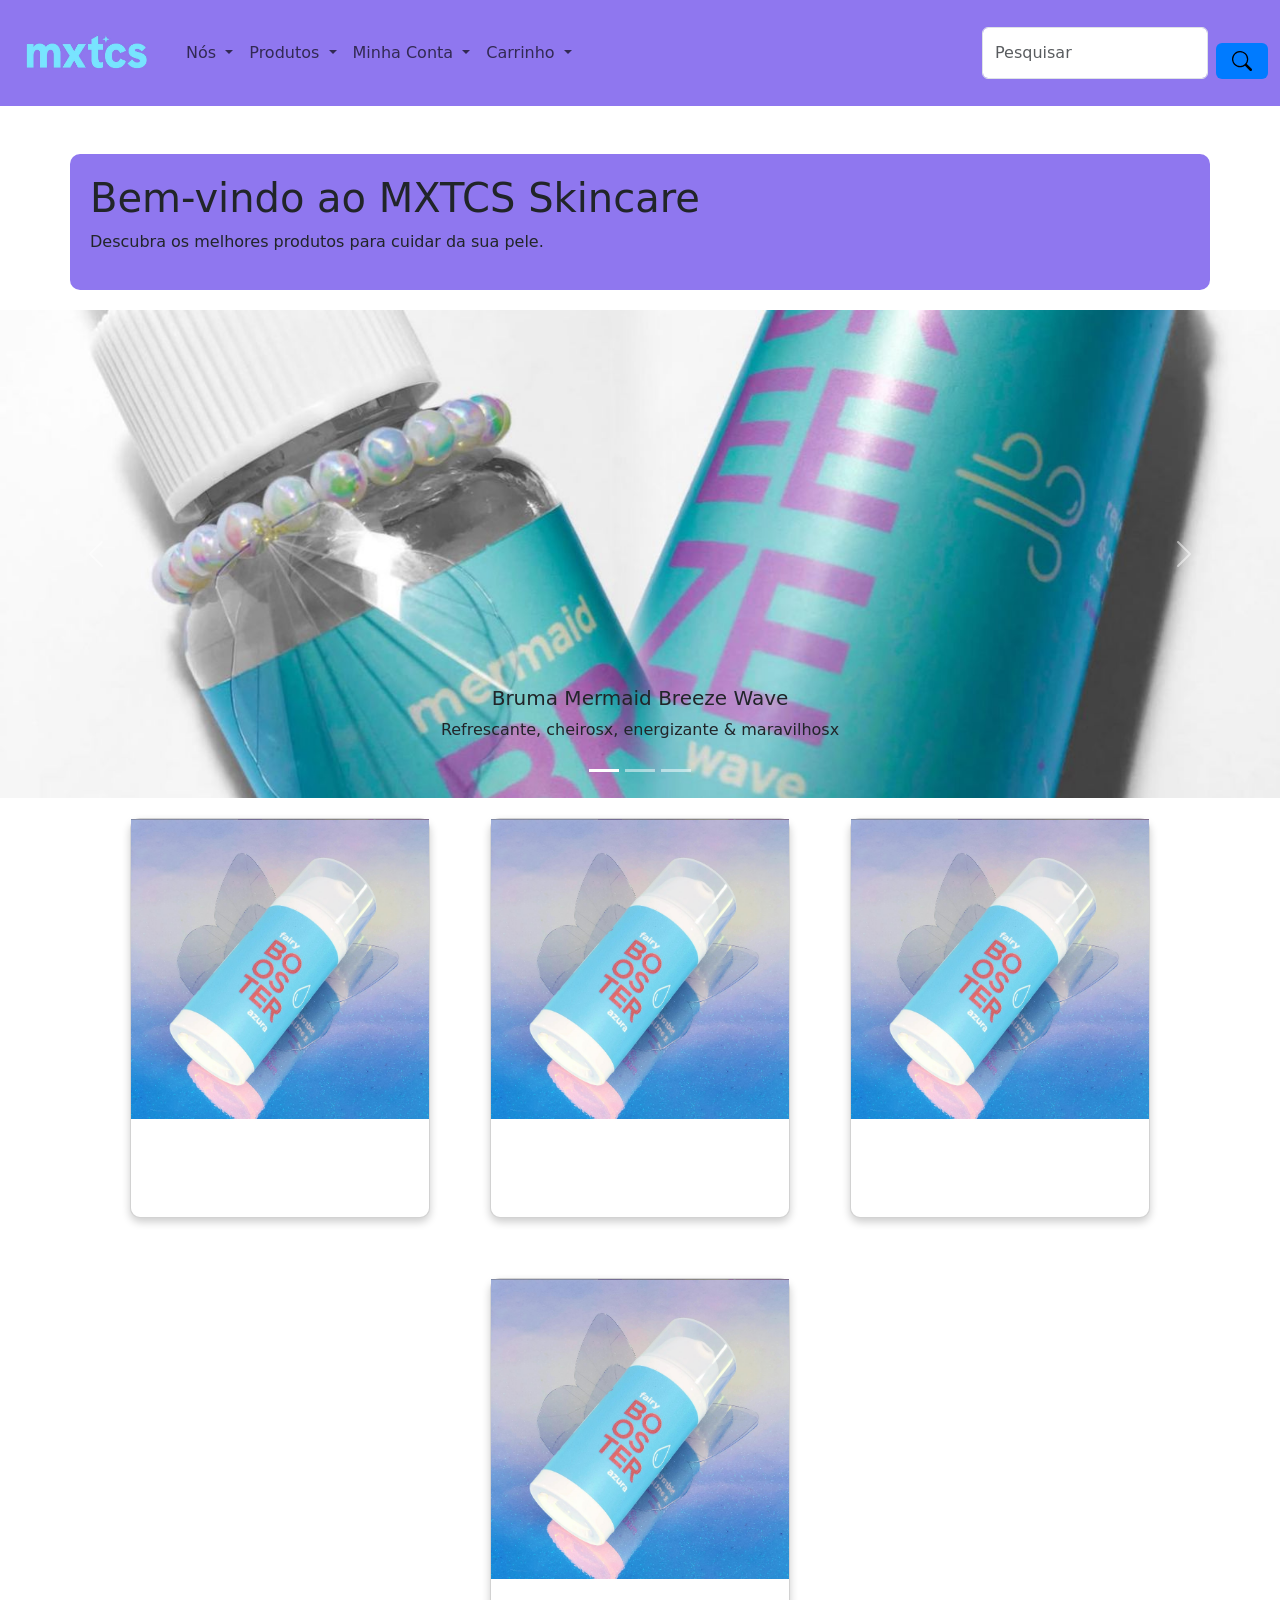
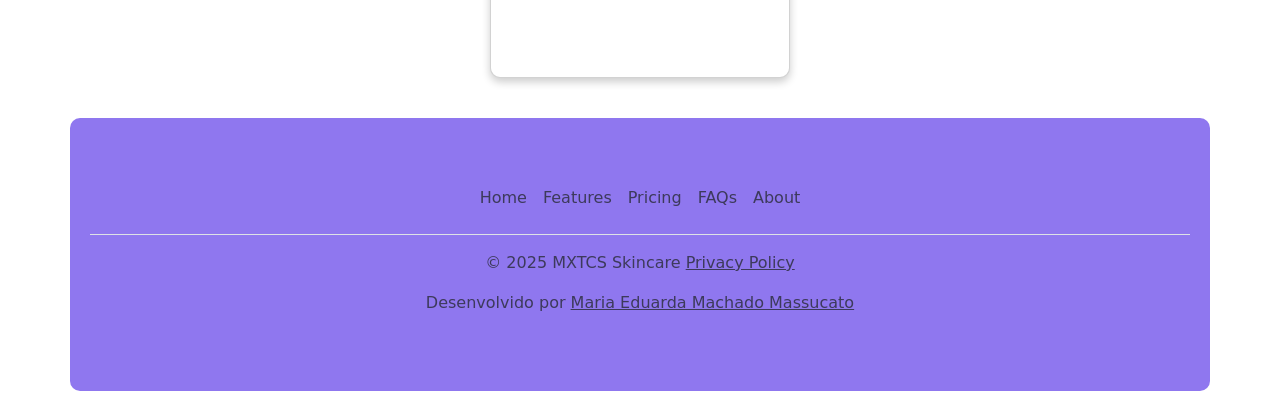
==== index.html @ 718c2365 "Desenvolvendo a página inicial. Implementação do navbar, carousel, cards e footer." ====
<!DOCTYPE html>
<html lang="pt-br">

<head>
    <meta charset="UTF-8">
    <meta name="viewport" content="width=device-width, initial-scale=1.0">
    <title>MXTCS Skincare</title>
    <link rel="stylesheet" href="https://cdn.jsdelivr.net/npm/bootstrap@5.3.6/dist/css/bootstrap.min.css">
    <link rel="stylesheet" href="css/style.css">
</head>

<body>
    <header>
        <nav class="navbar navbar-expand-lg" style="background-color: #8f77ef;" data-bs-theme="light">
            <div class="container-fluid">
                <a class="navbar-brand" href="#">
                    <img src="img/logo.png" alt="Logo MXTCS" width="150" height="80">
                </a>

                <button class="navbar-toggler" type="button" data-bs-toggle="collapse" data-bs-target="#navbarScroll"
                    aria-controls="navbarScroll" aria-expanded="false" aria-label="Toggle navigation">
                    <span class="navbar-toggler-icon"></span>
                </button>

                <div class="collapse navbar-collapse" id="navbarScroll">
                    <ul class="navbar-nav me-auto my-2 my-lg-0 navbar-nav-scroll" style="--bs-scroll-height: 100px;">

                        <li class="nav-item dropdown">
                            <a class="nav-link dropdown-toggle" href="#" role="button" data-bs-toggle="dropdown"
                                aria-expanded="false">
                                Nós
                            </a>
                        <li class="nav-item dropdown">
                            <a class="nav-link dropdown-toggle" href="#" role="button" data-bs-toggle="dropdown"
                                aria-expanded="false">
                                Produtos
                            </a>

                        <li class="nav-item dropdown">
                            <a class="nav-link dropdown-toggle" href="#" role="button" data-bs-toggle="dropdown"
                                aria-expanded="false">
                                Minha Conta
                            </a>

                        <li class="nav-item dropdown">
                            <a class="nav-link dropdown-toggle" href="#" role="button" data-bs-toggle="dropdown"
                                aria-expanded="false">
                                Carrinho
                            </a>

                            <ul class="dropdown-menu">
                                <li><a class="dropdown-item" href="#">Acessar</a></li>
                                <li><a class="dropdown-item" href="#">Registrar</a></li>
                                <li>
                                    <hr class="dropdown-divider">
                                </li>
                                <li><a class="dropdown-item" href="#">Sair</a></li>
                            </ul>
                        </li>
                    </ul>
                    <form class="d-flex" role="search">
                        <input class="form-control me-2" type="search" placeholder="Pesquisar" aria-label="Search" />
                        <button class="btn btn-outline" type="submit" title="Pesquisar">
                            <svg xmlns="http://www.w3.org/2000/svg" width="20" height="20" fill="black"
                                class="bi bi-search" viewBox="0 0 16 16">
                                <path
                                    d="M11.742 10.344a6.5 6.5 0 1 0-1.397 1.398h-.001q.044.06.098.115l3.85 3.85a1 1 0 0 0 1.415-1.414l-3.85-3.85a1 1 0 0 0-.115-.1zM12 6.5a5.5 5.5 0 1 1-11 0 5.5 5.5 0 0 1 11 0" />
                            </svg>
                        </button>

                    </form>
                </div>
            </div>
        </nav>


        <div class="container mt-5">
            <h1>Bem-vindo ao MXTCS Skincare</h1>
            <p>Descubra os melhores produtos para cuidar da sua pele.</p>
        </div>

    </header>

    <main>
        <div id="carouselExampleCaptions" class="carousel slide w-26 mx-auto text-dark">
            <div class="carousel-indicators">
                <button type="button" data-bs-target="#carouselExampleCaptions" data-bs-slide-to="0" class="active"
                    aria-current="true" aria-label="Slide 1"></button>
                <button type="button" data-bs-target="#carouselExampleCaptions" data-bs-slide-to="1"
                    aria-label="Slide 2"></button>
                <button type="button" data-bs-target="#carouselExampleCaptions" data-bs-slide-to="2"
                    aria-label="Slide 3"></button>
            </div>
            <div class="carousel-inner">
                <div class="carousel-item active">
                    <img src="img/carrossel1.jpg" class="d-block w-100" alt="...">
                    <div class="carousel-caption d-none d-md-block text-dark">
                        <h5>Bruma Mermaid Breeze Wave</h5>
                        <p>Refrescante, cheirosx, energizante & maravilhosx</p>
                    </div>
                </div>
                <div class="carousel-item">
                    <img src="img/carrossel2.jpg" class="d-block w-100" alt="...">
                    <div class="carousel-caption d-none d-md-block text-dark">
                        <h5>Máscara facial Witch Mask Brida</h5>
                        <p>A magia e a alquimia das bruxas agora no seu skincare!</p>
                    </div>
                </div>
                <div class="carousel-item">
                    <img src="img/carrossel3.jpg" class="d-block w-100" alt="...">
                    <div class="carousel-caption d-none d-md-block text-dark">
                        <h5>MageClean sabonete com espumador e escova de limpeza facial</h5>
                        <p>Tem o poder de deixar o seu skincare ainda mais mágico e prático.</p>
                    </div>
                </div>
            </div>
            <button class="carousel-control-prev" type="button" data-bs-target="#carouselExampleCaptions"
                data-bs-slide="prev">
                <span class="carousel-control-prev-icon" aria-hidden="true"></span>
                <span class="visually-hidden">Previous</span>
            </button>
            <button class="carousel-control-next" type="button" data-bs-target="#carouselExampleCaptions"
                data-bs-slide="next">
                <span class="carousel-control-next-icon" aria-hidden="true"></span>
                <span class="visually-hidden">Next</span>
            </button>
        </div>

        <section>
            <div class="card-wrap">
                <div class="card">
                    <img src="img/boosterazura.png" alt="Booster">
                    <div class="info">
                        <h2>Booster Azura</h2>
                        <p>O Booster Azura é um poderoso aliado para a sua pele, proporcionando hidratação intensa e
                            revitalização.</p>
                        <a href="#" class="btn btn-primary">Saiba mais</a>
                    </div>
                </div>
                <div class="card">
                    <img src="img/boosterazura.png" alt="Booster">
                    <div class="info">
                        <h2>Booster Azura</h2>
                        <p>O Booster Azura é um poderoso aliado para a sua pele, proporcionando hidratação intensa e
                            revitalização.</p>
                        <a href="#" class="btn btn-primary">Saiba mais</a>
                    </div>
                </div>
                <div class="card">
                    <img src="img/boosterazura.png" alt="Booster">
                    <div class="info">
                        <h2>Booster Azura</h2>
                        <p>O Booster Azura é um poderoso aliado para a sua pele, proporcionando hidratação intensa e
                            revitalização.</p>
                        <a href="#" class="btn btn-primary">Saiba mais</a>
                    </div>
                </div>
                <div class="card">
                    <img src="img/boosterazura.png" alt="Booster">
                    <div class="info">
                        <h2>Booster Azura</h2>
                        <p>O Booster Azura é um poderoso aliado para a sua pele, proporcionando hidratação intensa e
                            revitalização.</p>
                        <a href="#" class="btn btn-primary">Saiba mais</a>
                    </div>
                </div>
            </div>
        </section>

    </main>


    <div class="container">
        <footer class="py-3 my-4">
            <ul class="nav justify-content-center border-bottom pb-3 mb-3">
                <li class="nav-item"><a href="#" class="nav-link px-2 text-body-secondary">Home</a></li>
                <li class="nav-item"><a href="#" class="nav-link px-2 text-body-secondary">Features</a></li>
                <li class="nav-item"><a href="#" class="nav-link px-2 text-body-secondary">Pricing</a></li>
                <li class="nav-item"><a href="#" class="nav-link px-2 text-body-secondary">FAQs</a></li>
                <li class="nav-item"><a href="#" class="nav-link px-2 text-body-secondary">About</a></li>
            </ul>
            <p class="text-center text-body-secondary">© 2025 MXTCS Skincare <a href="#"
                    class="text-body-secondary">Privacy Policy</a></p>
            <p class="text-center text-body-secondary">Desenvolvido por <a href="https://github.com/Maria-Massucato"
                    class="text-body-secondary">Maria Eduarda Machado Massucato</a></p>
        </footer>
    </div>
    <script src="https://cdn.jsdelivr.net/npm/bootstrap@5.3.6/dist/js/bootstrap.bundle.min.js"></script>
</body>

</html>
---- css/style.css ----
.body {
  font-family: Arial, sans-serif;
  background-color: aliceblue;
}

.info{
  position: absolute;
  inset: 0;
  background: rgba(0, 0, 0, 0.5);
  display: flex;
  flex-direction: column;
  justify-content: center;
  align-items: center;
  text-align: center;
  backdrop-filter: blur(5px);
  opacity: 0;
  transform: translateY(10px);
  transition: 0.4s ease;
}

.card:hover .info{
  opacity: 1;
  transform: translateY(0);
}

.btn{
  margin-top: 1rem;
  padding: 0.5rem 1rem;
  background-color: #007bff;
  color: white;
  border: none;
  font-size: 0.6rem;
  text-transform: uppercase;
  cursor: pointer;
}

.card {
  position: relative;
  width: 300px;
  height: 400px;
  margin: 20px;
  border-radius: 10px;

  box-shadow: 0 4px 8px rgba(0,0,0,0.2);
}

.card-wrap {
  display: flex;
  flex-wrap: wrap;
  justify-content: center;
  gap: 20px; /* Espaço entre os cards */
}

.container {
  background-color: #8f77ef;
  padding: 20px;
  margin: 20px auto;
  border-radius: 10px;
}
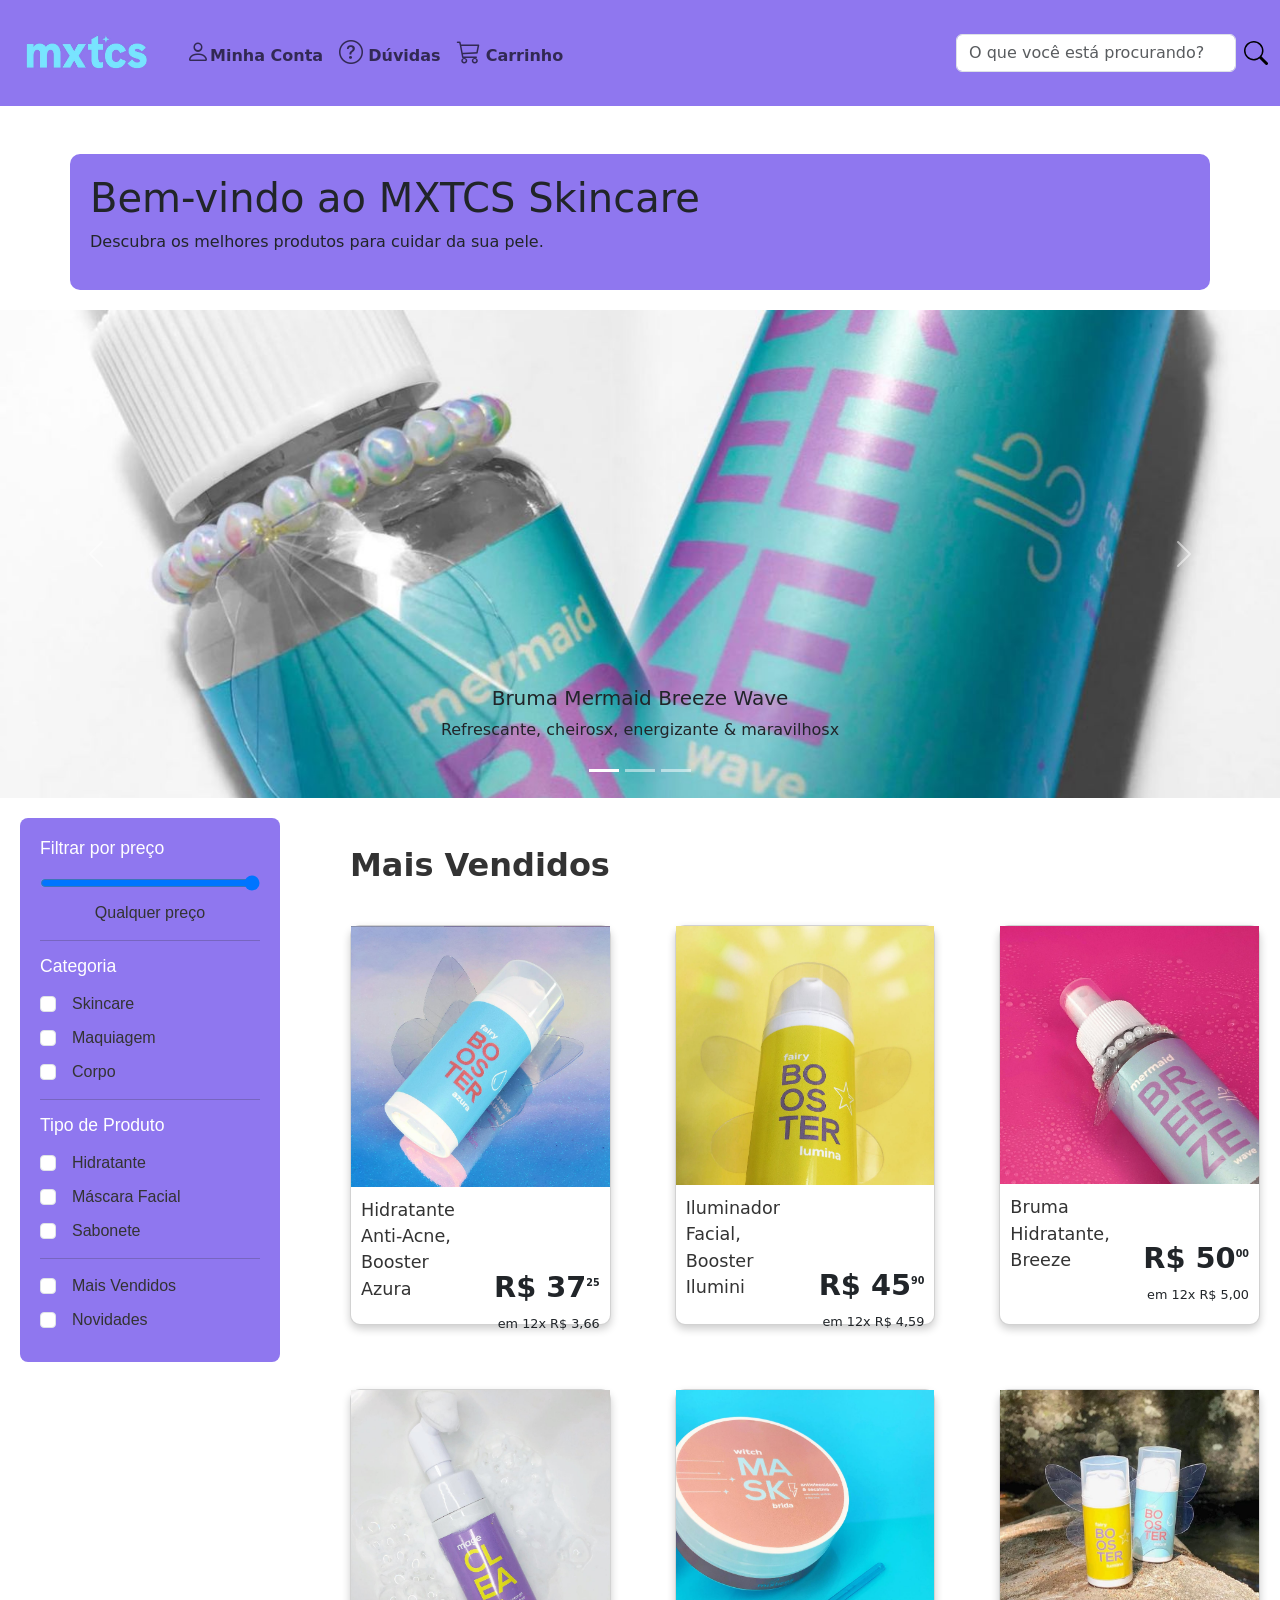
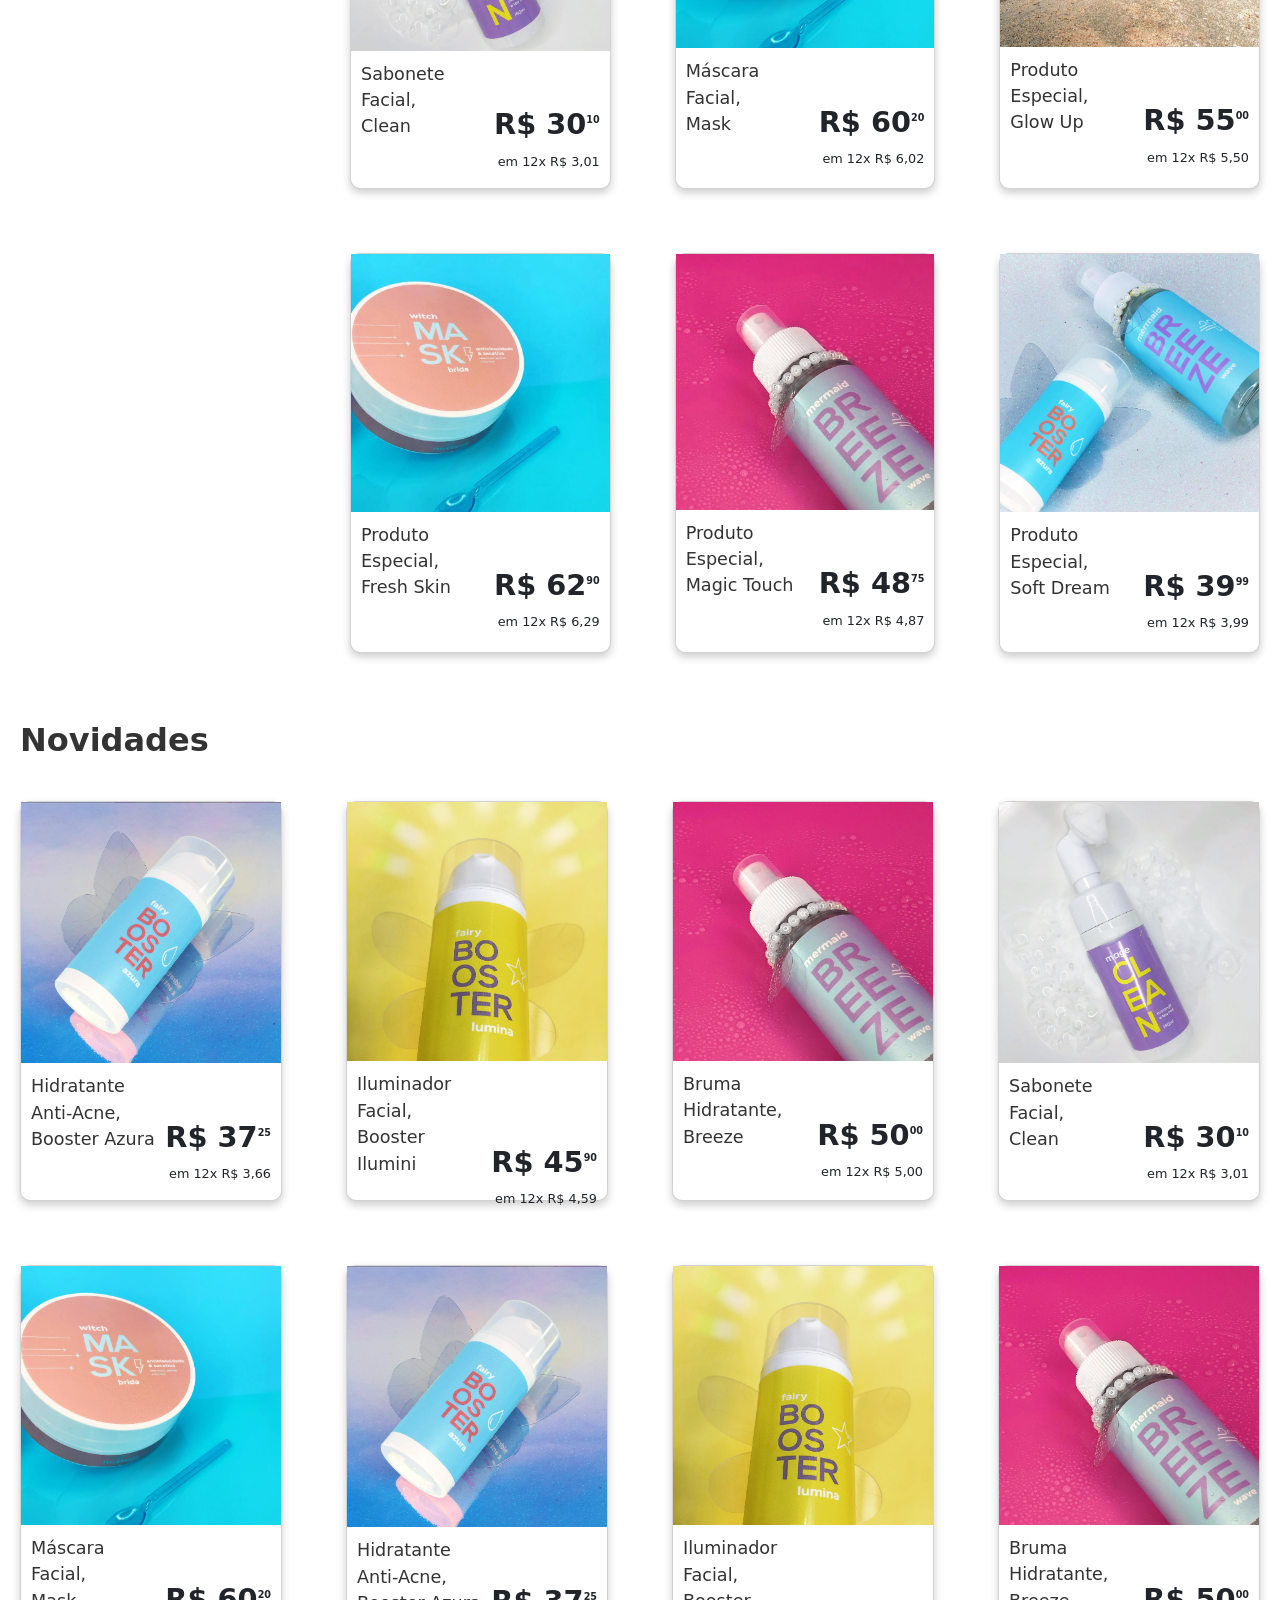
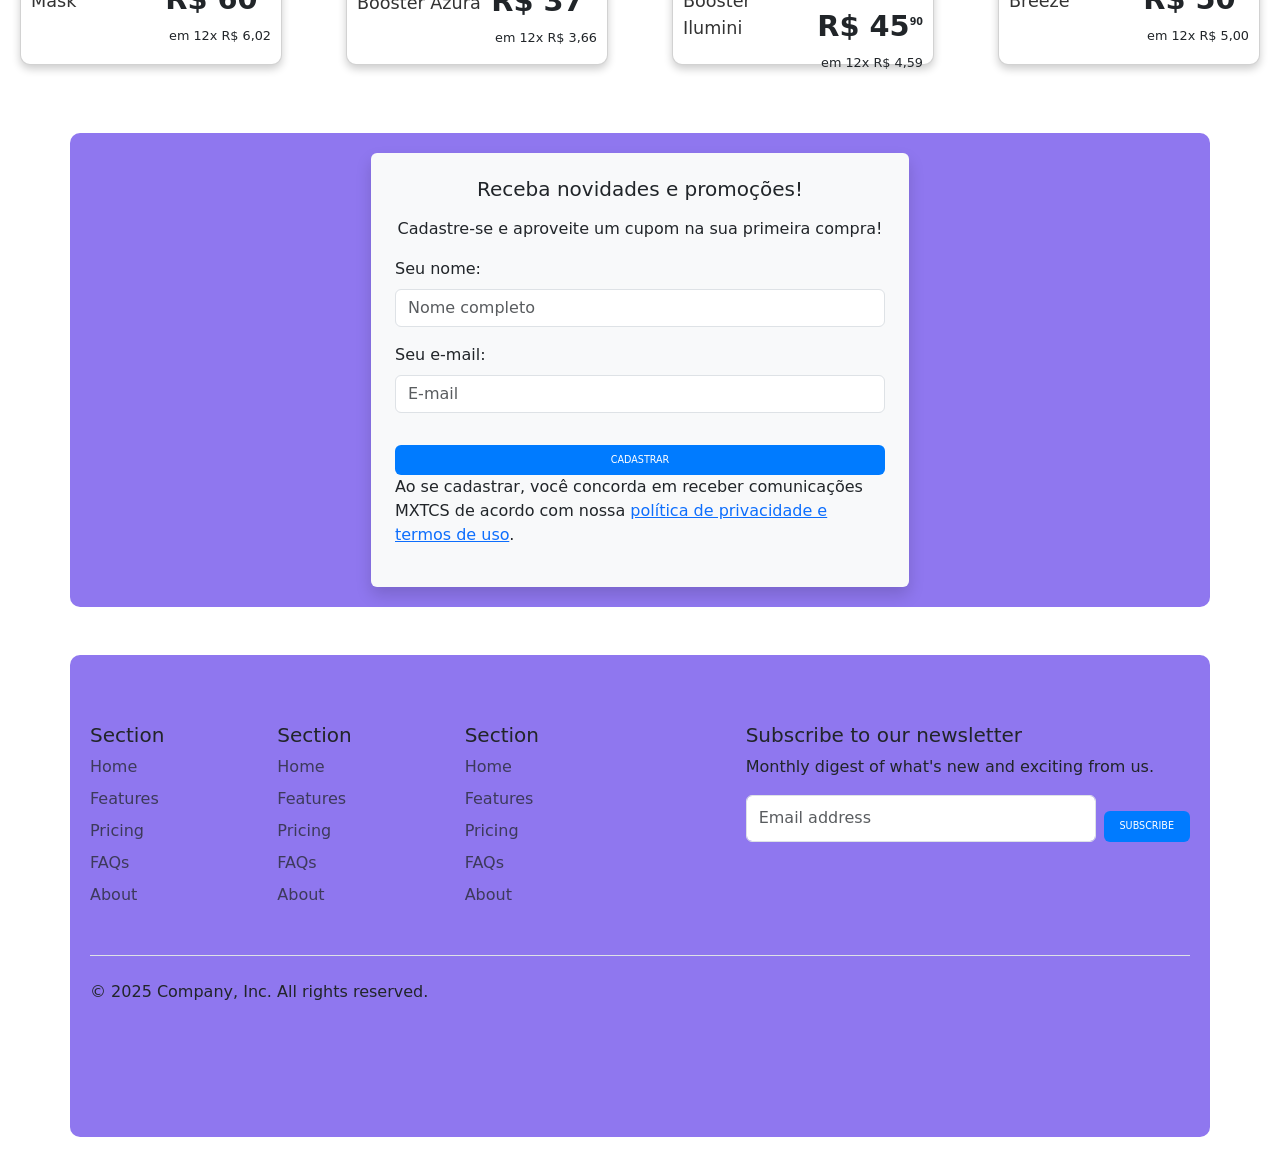
==== commit e7e6164e: "Alteração e adição de informações. E criação de página. Alteração do footeer, navbar e imagens dos c" ====
--- a/index.html
+++ b/index.html
@@ -6,6 +6,7 @@
     <meta name="viewport" content="width=device-width, initial-scale=1.0">
     <title>MXTCS Skincare</title>
     <link rel="stylesheet" href="https://cdn.jsdelivr.net/npm/bootstrap@5.3.6/dist/css/bootstrap.min.css">
+    <link rel="stylesheet" href="https://cdn.jsdelivr.net/npm/bootstrap-icons@1.11.3/font/bootstrap-icons.min.css">
     <link rel="stylesheet" href="css/style.css">
 </head>
 
@@ -25,49 +26,35 @@
                 <div class="collapse navbar-collapse" id="navbarScroll">
                     <ul class="navbar-nav me-auto my-2 my-lg-0 navbar-nav-scroll" style="--bs-scroll-height: 100px;">
 
-                        <li class="nav-item dropdown">
-                            <a class="nav-link dropdown-toggle" href="#" role="button" data-bs-toggle="dropdown"
-                                aria-expanded="false">
-                                Nós
+                        <li class="nav-item">
+                            <a class="nav-link" href="#" role="button">
+                                <i class="bi bi-person" style="font-size: 1.5rem;"></i><b>Minha Conta</b>
                             </a>
-                        <li class="nav-item dropdown">
-                            <a class="nav-link dropdown-toggle" href="#" role="button" data-bs-toggle="dropdown"
-                                aria-expanded="false">
-                                Produtos
+
+                        <li class="nav-item">
+                            <a class="nav-link" href="#" role="button">
+                                <i class="bi bi-question-circle" style="font-size: 1.5rem;"></i> <b>Dúvidas</b>
                             </a>
-
-                        <li class="nav-item dropdown">
-                            <a class="nav-link dropdown-toggle" href="#" role="button" data-bs-toggle="dropdown"
-                                aria-expanded="false">
-                                Minha Conta
+                        </li>
+                        <li class="nav-item">
+                            <a class="nav-link" href="carrinho.html" role="button">
+                                <i class="bi bi-cart3" style="font-size: 1.5rem;"></i> <b>Carrinho</b>
                             </a>
 
-                        <li class="nav-item dropdown">
-                            <a class="nav-link dropdown-toggle" href="#" role="button" data-bs-toggle="dropdown"
-                                aria-expanded="false">
-                                Carrinho
-                            </a>
-
-                            <ul class="dropdown-menu">
-                                <li><a class="dropdown-item" href="#">Acessar</a></li>
-                                <li><a class="dropdown-item" href="#">Registrar</a></li>
-                                <li>
-                                    <hr class="dropdown-divider">
-                                </li>
-                                <li><a class="dropdown-item" href="#">Sair</a></li>
-                            </ul>
+
                         </li>
                     </ul>
-                    <form class="d-flex" role="search">
-                        <input class="form-control me-2" type="search" placeholder="Pesquisar" aria-label="Search" />
-                        <button class="btn btn-outline" type="submit" title="Pesquisar">
-                            <svg xmlns="http://www.w3.org/2000/svg" width="20" height="20" fill="black"
+                    <form class="d-flex align-items-center" role="search">
+                        <input class="form-control me-2" type="search" placeholder="O que você está procurando?"
+                            aria-label="Search" style="width: 280px;" />
+                        <button class="btn p-0" type="submit" title="Pesquisar"
+                            style="background: transparent; border: none; box-shadow: none; margin-top: -1px;">
+                            <svg xmlns="http://www.w3.org/2000/svg" width="24" height="24" fill="black"
                                 class="bi bi-search" viewBox="0 0 16 16">
                                 <path
                                     d="M11.742 10.344a6.5 6.5 0 1 0-1.397 1.398h-.001q.044.06.098.115l3.85 3.85a1 1 0 0 0 1.415-1.414l-3.85-3.85a1 1 0 0 0-.115-.1zM12 6.5a5.5 5.5 0 1 1-11 0 5.5 5.5 0 0 1 11 0" />
                             </svg>
                         </button>
-
                     </form>
                 </div>
             </div>
@@ -127,65 +114,606 @@
         </div>
 
         <section>
+            <div class="produtos-container">
+                <aside class="sidebar-filtro">
+                    <div class="filtro-box">
+                        <h5>Filtrar por preço</h5>
+                        <input type="range" min="0" max="500" value="500" class="slider" id="precoRange">
+                        <div id="precoValor">Qualquer preço</div>
+                        <hr>
+                        <h5>Categoria</h5>
+                        <div class="form-check">
+                            <input class="form-check-input" type="checkbox" id="skincare">
+                            <label class="form-check-label" for="skincare">Skincare</label>
+                        </div>
+                        <div class="form-check">
+                            <input class="form-check-input" type="checkbox" id="maquiagem">
+                            <label class="form-check-label" for="maquiagem">Maquiagem</label>
+                        </div>
+                        <div class="form-check">
+                            <input class="form-check-input" type="checkbox" id="corpo">
+                            <label class="form-check-label" for="corpo">Corpo</label>
+                        </div>
+                        <hr>
+                        <h5>Tipo de Produto</h5>
+                        <div class="form-check">
+                            <input class="form-check-input" type="checkbox" id="hidratante">
+                            <label class="form-check-label" for="hidratante">Hidratante</label>
+                        </div>
+                        <div class="form-check">
+                            <input class="form-check-input" type="checkbox" id="mascara">
+                            <label class="form-check-label" for="mascara">Máscara Facial</label>
+                        </div>
+                        <div class="form-check">
+                            <input class="form-check-input" type="checkbox" id="sabonete">
+                            <label class="form-check-label" for="sabonete">Sabonete</label>
+                        </div>
+                        <hr>
+                        <div class="form-check">
+                            <input class="form-check-input" type="checkbox" id="ofertas">
+                            <label class="form-check-label" for="ofertas">Mais Vendidos</label>
+                        </div>
+                        <div class="form-check">
+                            <input class="form-check-input" type="checkbox" id="novidades">
+                            <label class="form-check-label" for="novidades">Novidades</label>
+                        </div>
+                    </div>
+                </aside>
+                <div class="card-wrap">
+                    <br>
+                    <h2 class="text-center">
+                        <a href="#" style="text-decoration: none; color: #333;">
+                            <b>Mais Vendidos</b>
+                        </a>
+                    </h2>
+                    <div class="cards-container">
+                        <div class="card">
+                            <img src="img/boosterazura.png" alt="Booster Azura">
+                            <div class="infoProduto">
+                                <div class="descricaoProduto">
+                                    <p>Hidratante Anti-Acne, <br>Booster Azura</p>
+                                </div>
+                                <div class="preco-container">
+                                    <div class="preco">
+                                        R$ 37<span class="centavos">25</span>
+                                    </div>
+                                    <div class="parcelamento">
+                                        em 12x R$ 3,66
+                                    </div>
+                                </div>
+                            </div>
+                            <div class="info">
+                                <h2>Booster Azura</h2>
+                                <p>O Booster Azura é um poderoso aliado para a sua pele, proporcionando hidratação
+                                    intensa e
+                                    revitalização.</p>
+                                <a href="produto.html" class="btn btn-primary">Ver Produto</a>
+                            </div>
+                        </div>
+                        <div class="card">
+                            <img src="img/boosterilumini.png" alt="Booster Ilumini">
+                            <div class="infoProduto">
+                                <div class="descricaoProduto">
+                                    <p>Iluminador Facial, <br>Booster Ilumini</p>
+                                </div>
+                                <div class="preco-container">
+                                    <div class="preco">
+                                        R$ 45<span class="centavos">90</span>
+                                    </div>
+                                    <div class="parcelamento">
+                                        em 12x R$ 4,59
+                                    </div>
+                                </div>
+                            </div>
+                            <div class="info">
+                                <h2>Booster Ilumini</h2>
+                                <p>O Booster Ilumini proporciona um brilho radiante e saudável para a sua pele.</p>
+                                <a href="produto.html" class="btn btn-primary">Ver Produto</a>
+                            </div>
+                        </div>
+                        <div class="card">
+                            <img src="img/breeze.png" alt="Breeze">
+                            <div class="infoProduto">
+                                <div class="descricaoProduto">
+                                    <p>Bruma Hidratante, <br>Breeze</p>
+                                </div>
+                                <div class="preco-container">
+                                    <div class="preco">
+                                        R$ 50<span class="centavos">00</span>
+                                    </div>
+                                    <div class="parcelamento">
+                                        em 12x R$ 5,00
+                                    </div>
+                                </div>
+                            </div>
+                            <div class="info">
+                                <h2>Breeze</h2>
+                                <p>A Bruma Breeze é refrescante e proporciona hidratação instantânea.</p>
+                                <a href="produto.html" class="btn btn-primary">Ver Produto</a>
+                            </div>
+                        </div>
+                        <div class="card">
+                            <img src="img/clean.png" alt="Clean">
+                            <div class="infoProduto">
+                                <div class="descricaoProduto">
+                                    <p>Sabonete Facial, <br>Clean</p>
+                                </div>
+                                <div class="preco-container">
+                                    <div class="preco">
+                                        R$ 30<span class="centavos">10</span>
+                                    </div>
+                                    <div class="parcelamento">
+                                        em 12x R$ 3,01
+                                    </div>
+                                </div>
+                            </div>
+                            <div class="info">
+                                <h2>Clean</h2>
+                                <p>O Sabonete Clean limpa profundamente e é ideal para todos os tipos de pele.</p>
+                                <a href="produto.html" class="btn btn-primary">Ver Produto</a>
+                            </div>
+                        </div>
+                        <div class="card">
+                            <img src="img/mask.png" alt="Máscara Facial">
+                            <div class="infoProduto">
+                                <div class="descricaoProduto">
+                                    <p>Máscara Facial, <br>Mask</p>
+                                </div>
+                                <div class="preco-container">
+                                    <div class="preco">
+                                        R$ 60<span class="centavos">20</span>
+                                    </div>
+                                    <div class="parcelamento">
+                                        em 12x R$ 6,02
+                                    </div>
+                                </div>
+                            </div>
+                            <div class="info">
+                                <h2>Máscara Facial</h2>
+                                <p>A Máscara Facial proporciona uma limpeza profunda e hidratação intensa.</p>
+                                <a href="produto.html" class="btn btn-primary">Ver Produto</a>
+                            </div>
+                        </div>
+                        <div class="card">
+                            <img src="img/img4.jpg" alt="Produto Especial 1">
+                            <div class="infoProduto">
+                                <div class="descricaoProduto">
+                                    <p>Produto Especial, <br>Glow Up</p>
+                                </div>
+                                <div class="preco-container">
+                                    <div class="preco">
+                                        R$ 55<span class="centavos">00</span>
+                                    </div>
+                                    <div class="parcelamento">
+                                        em 12x R$ 5,50
+                                    </div>
+                                </div>
+                            </div>
+                            <div class="info">
+                                <h2>Glow Up</h2>
+                                <p>Ilumine sua rotina de cuidados com este produto especial.</p>
+                                <a href="produto.html" class="btn btn-primary">Ver Produto</a>
+                            </div>
+                        </div>
+                        <div class="card">
+                            <img src="img/img5.jpg" alt="Produto Especial 2">
+                            <div class="infoProduto">
+                                <div class="descricaoProduto">
+                                    <p>Produto Especial, <br>Fresh Skin</p>
+                                </div>
+                                <div class="preco-container">
+                                    <div class="preco">
+                                        R$ 62<span class="centavos">90</span>
+                                    </div>
+                                    <div class="parcelamento">
+                                        em 12x R$ 6,29
+                                    </div>
+                                </div>
+                            </div>
+                            <div class="info">
+                                <h2>Fresh Skin</h2>
+                                <p>Pele renovada e hidratada todos os dias.</p>
+                                <a href="produto.html" class="btn btn-primary">Ver Produto</a>
+                            </div>
+                        </div>
+                        <div class="card">
+                            <img src="img/img6.jpg" alt="Produto Especial 3">
+                            <div class="infoProduto">
+                                <div class="descricaoProduto">
+                                    <p>Produto Especial, <br>Magic Touch</p>
+                                </div>
+                                <div class="preco-container">
+                                    <div class="preco">
+                                        R$ 48<span class="centavos">75</span>
+                                    </div>
+                                    <div class="parcelamento">
+                                        em 12x R$ 4,87
+                                    </div>
+                                </div>
+                            </div>
+                            <div class="info">
+                                <h2>Magic Touch</h2>
+                                <p>Toque mágico para uma pele perfeita.</p>
+                                <a href="produto.html" class="btn btn-primary">Ver Produto</a>
+                            </div>
+                        </div>
+                        <div class="card">
+                            <img src="img/img1.png" alt="Produto Especial 4">
+                            <div class="infoProduto">
+                                <div class="descricaoProduto">
+                                    <p>Produto Especial, <br>Soft Dream</p>
+                                </div>
+                                <div class="preco-container">
+                                    <div class="preco">
+                                        R$ 39<span class="centavos">99</span>
+                                    </div>
+                                    <div class="parcelamento">
+                                        em 12x R$ 3,99
+                                    </div>
+                                </div>
+                            </div>
+                            <div class="info">
+                                <h2>Soft Dream</h2>
+                                <p>Maciez e cuidado em cada aplicação.</p>
+                                <a href="produto.html" class="btn btn-primary">Ver Produto</a>
+                            </div>
+                        </div>
+                        
+                    </div>
+                </div>
+            </div>
+
             <div class="card-wrap">
-                <div class="card">
-                    <img src="img/boosterazura.png" alt="Booster">
-                    <div class="info">
-                        <h2>Booster Azura</h2>
-                        <p>O Booster Azura é um poderoso aliado para a sua pele, proporcionando hidratação intensa e
-                            revitalização.</p>
-                        <a href="#" class="btn btn-primary">Saiba mais</a>
-                    </div>
-                </div>
-                <div class="card">
-                    <img src="img/boosterazura.png" alt="Booster">
-                    <div class="info">
-                        <h2>Booster Azura</h2>
-                        <p>O Booster Azura é um poderoso aliado para a sua pele, proporcionando hidratação intensa e
-                            revitalização.</p>
-                        <a href="#" class="btn btn-primary">Saiba mais</a>
-                    </div>
-                </div>
-                <div class="card">
-                    <img src="img/boosterazura.png" alt="Booster">
-                    <div class="info">
-                        <h2>Booster Azura</h2>
-                        <p>O Booster Azura é um poderoso aliado para a sua pele, proporcionando hidratação intensa e
-                            revitalização.</p>
-                        <a href="#" class="btn btn-primary">Saiba mais</a>
-                    </div>
-                </div>
-                <div class="card">
-                    <img src="img/boosterazura.png" alt="Booster">
-                    <div class="info">
-                        <h2>Booster Azura</h2>
-                        <p>O Booster Azura é um poderoso aliado para a sua pele, proporcionando hidratação intensa e
-                            revitalização.</p>
-                        <a href="#" class="btn btn-primary">Saiba mais</a>
-                    </div>
-                </div>
+                <br>
+                <h2 class="text-center">
+                    <a href="#" style="text-decoration: none; color: #333;">
+                        <b>Novidades</b>
+                    </a>
+                </h2>
+                <div class="cards-container">
+                    <div class="card">
+                        <img src="img/boosterazura.png" alt="Booster">
+                        <div class="infoProduto">
+                            <div class="descricaoProduto">
+                                <p>Hidratante Anti-Acne, <br>Booster Azura</p>
+                            </div>
+                            <div class="preco-container">
+                                <div class="preco">
+                                    R$ 37<span class="centavos">25</span>
+                                </div>
+                                <div class="parcelamento">
+                                    em 12x R$ 3,66
+                                </div>
+                            </div>
+                        </div>
+                        <div class="info">
+                            <h2>Booster Azura</h2>
+                            <p>O Booster Azura é um poderoso aliado para a sua pele, proporcionando hidratação intensa e
+                                revitalização.</p>
+                            <a href="produto.html" class="btn btn-primary">Ver Produto</a>
+                        </div>
+                    </div>
+                    <div class="card">
+                        <img src="img/boosterilumini.png" alt="Booster Ilumini">
+                        <div class="infoProduto">
+                            <div class="descricaoProduto">
+                                <p>Iluminador Facial, <br>Booster Ilumini</p>
+                            </div>
+                            <div class="preco-container">
+                                <div class="preco">
+                                    R$ 45<span class="centavos">90</span>
+                                </div>
+                                <div class="parcelamento">
+                                    em 12x R$ 4,59
+                                </div>
+                            </div>
+                        </div>
+                        <div class="info">
+                            <h2>Booster Ilumini</h2>
+                            <p>O Booster Ilumini proporciona um brilho radiante e saudável para a sua pele.</p>
+                            <a href="produto.html" class="btn btn-primary">Ver Produto</a>
+                        </div>
+                    </div>
+                    <div class="card">
+                        <img src="img/breeze.png" alt="Breeze">
+                        <div class="infoProduto">
+                            <div class="descricaoProduto">
+                                <p>Bruma Hidratante, <br>Breeze</p>
+                            </div>
+                            <div class="preco-container">
+                                <div class="preco">
+                                    R$ 50<span class="centavos">00</span>
+                                </div>
+                                <div class="parcelamento">
+                                    em 12x R$ 5,00
+                                </div>
+                            </div>
+                        </div>
+                        <div class="info">
+                            <h2>Breeze</h2>
+                            <p>A Bruma Breeze é refrescante e proporciona hidratação instantânea.</p>
+                            <a href="produto.html" class="btn btn-primary">Ver Produto</a>
+                        </div>
+                    </div>
+                    <div class="card">
+                        <img src="img/clean.png" alt="Clean">
+                        <div class="infoProduto">
+                            <div class="descricaoProduto">
+                                <p>Sabonete Facial, <br>Clean</p>
+                            </div>
+                            <div class="preco-container">
+                                <div class="preco">
+                                    R$ 30<span class="centavos">10</span>
+                                </div>
+                                <div class="parcelamento">
+                                    em 12x R$ 3,01
+                                </div>
+                            </div>
+                        </div>
+                        <div class="info">
+                            <h2>Clean</h2>
+                            <p>O Sabonete Clean limpa profundamente e é ideal para todos os tipos de pele.</p>
+                            <a href="produto.html" class="btn btn-primary">Ver Produto</a>
+                        </div>
+                    </div>
+                    <div class="card">
+                        <img src="img/mask.png" alt="Máscara Facial">
+                        <div class="infoProduto">
+                            <div class="descricaoProduto">
+                                <p>Máscara Facial, <br>Mask</p>
+                            </div>
+                            <div class="preco-container">
+                                <div class="preco">
+                                    R$ 60<span class="centavos">20</span>
+                                </div>
+                                <div class="parcelamento">
+                                    em 12x R$ 6,02
+                                </div>
+                            </div>
+                        </div>
+                        <div class="info">
+                            <h2>Máscara Facial</h2>
+                            <p>A Máscara Facial proporciona uma limpeza profunda e hidratação intensa.</p>
+                            <a href="produto.html" class="btn btn-primary">Ver Produto</a>
+                        </div>
+                    </div>
+                    <div class="card">
+                        <img src="img/boosterazura.png" alt="Booster">
+                        <div class="infoProduto">
+                            <div class="descricaoProduto">
+                                <p>Hidratante Anti-Acne, <br>Booster Azura</p>
+                            </div>
+                            <div class="preco-container">
+                                <div class="preco">
+                                    R$ 37<span class="centavos">25</span>
+                                </div>
+                                <div class="parcelamento">
+                                    em 12x R$ 3,66
+                                </div>
+                            </div>
+                        </div>
+                        <div class="info">
+                            <h2>Booster Azura</h2>
+                            <p>O Booster Azura é um poderoso aliado para a sua pele, proporcionando hidratação intensa e
+                                revitalização.</p>
+                            <a href="produto.html" class="btn btn-primary">Ver Produto</a>
+                        </div>
+                    </div>
+                    <div class="card">
+                        <img src="img/boosterilumini.png" alt="Booster Ilumini">
+                        <div class="infoProduto">
+                            <div class="descricaoProduto">
+                                <p>Iluminador Facial, <br>Booster Ilumini</p>
+                            </div>
+                            <div class="preco-container">
+                                <div class="preco">
+                                    R$ 45<span class="centavos">90</span>
+                                </div>
+                                <div class="parcelamento">
+                                    em 12x R$ 4,59
+                                </div>
+                            </div>
+                        </div>
+                        <div class="info">
+                            <h2>Booster Ilumini</h2>
+                            <p>O Booster Ilumini proporciona um brilho radiante e saudável para a sua pele.</p>
+                            <a href="produto.html" class="btn btn-primary">Ver Produto</a>
+                        </div>
+                    </div>
+                    <div class="card">
+                        <img src="img/breeze.png" alt="Breeze">
+                        <div class="infoProduto">
+                            <div class="descricaoProduto">
+                                <p>Bruma Hidratante, <br>Breeze</p>
+                            </div>
+                            <div class="preco-container">
+                                <div class="preco">
+                                    R$ 50<span class="centavos">00</span>
+                                </div>
+                                <div class="parcelamento">
+                                    em 12x R$ 5,00
+                                </div>
+                            </div>
+                        </div>
+                        <div class="info">
+                            <h2>Breeze</h2>
+                            <p>A Bruma Breeze é refrescante e proporciona hidratação instantânea.</p>
+                            <a href="produto.html" class="btn btn-primary">Ver Produto</a>
+                        </div>
+                    </div>
+                    
+                </div>
+        </section>
+
+    </main>
+
+    <!-- Newsletter: formulário com validação de e-mail -->
+    <div class="container my-5">
+        <div class="row justify-content-center">
+            <div class="col-md-6">
+                <form id="newsletterForm" class="p-4 rounded bg-light shadow" novalidate>
+                    <h5 class="mb-3 text-center">Receba novidades e promoções!</h5>
+                    <p class="newsletter-title text-center">Cadastre-se e aproveite um cupom na sua primeira compra!</p>
+                    <div class="mb-3">
+                        <label for="newsletterName" class="form-label">Seu nome:</label>
+                        <input type="text" class="form-control" id="newsletterName" placeholder="Nome completo"
+                            required>
+                        <div class="invalid-feedback">
+                            Por favor, insira seu nome.
+                        </div>
+                    </div>
+                    <div class="mb-3">
+                        <label for="newsletterEmail" class="form-label">Seu e-mail:</label>
+                        <input type="email" class="form-control" id="newsletterEmail" placeholder="E-mail" required>
+                        <div class="invalid-feedback">
+                            Por favor, insira um e-mail válido.
+                        </div>
+                    </div>
+                    <button type="submit" class="btn btn-primary w-100">Cadastrar</button>
+                    <p class="newsletter-consent">
+                        Ao se cadastrar, você concorda em receber comunicações MXTCS de acordo com nossa
+                        <a href="#" target="_blank">política de privacidade e termos de uso</a>.
+                    </p>
+                    <div class="alert alert-success d-none" id="newsletterSuccess">
+                        Obrigado por se inscrever! Você receberá novidades e promoções em breve.
+                    </div>
+                </form>
             </div>
-        </section>
-
-    </main>
-
-
+        </div>
+    </div>
     <div class="container">
-        <footer class="py-3 my-4">
-            <ul class="nav justify-content-center border-bottom pb-3 mb-3">
-                <li class="nav-item"><a href="#" class="nav-link px-2 text-body-secondary">Home</a></li>
-                <li class="nav-item"><a href="#" class="nav-link px-2 text-body-secondary">Features</a></li>
-                <li class="nav-item"><a href="#" class="nav-link px-2 text-body-secondary">Pricing</a></li>
-                <li class="nav-item"><a href="#" class="nav-link px-2 text-body-secondary">FAQs</a></li>
-                <li class="nav-item"><a href="#" class="nav-link px-2 text-body-secondary">About</a></li>
-            </ul>
-            <p class="text-center text-body-secondary">© 2025 MXTCS Skincare <a href="#"
-                    class="text-body-secondary">Privacy Policy</a></p>
-            <p class="text-center text-body-secondary">Desenvolvido por <a href="https://github.com/Maria-Massucato"
-                    class="text-body-secondary">Maria Eduarda Machado Massucato</a></p>
+        <footer class="py-5">
+            <div class="row">
+                <div class="col-6 col-md-2 mb-3">
+                    <h5>Section</h5>
+                    <ul class="nav flex-column">
+                        <li class="nav-item mb-2"><a href="#" class="nav-link p-0 text-body-secondary">Home</a></li>
+                        <li class="nav-item mb-2"><a href="#" class="nav-link p-0 text-body-secondary">Features</a></li>
+                        <li class="nav-item mb-2"><a href="#" class="nav-link p-0 text-body-secondary">Pricing</a></li>
+                        <li class="nav-item mb-2"><a href="#" class="nav-link p-0 text-body-secondary">FAQs</a></li>
+                        <li class="nav-item mb-2"><a href="#" class="nav-link p-0 text-body-secondary">About</a></li>
+                    </ul>
+                </div>
+                <div class="col-6 col-md-2 mb-3">
+                    <h5>Section</h5>
+                    <ul class="nav flex-column">
+                        <li class="nav-item mb-2"><a href="#" class="nav-link p-0 text-body-secondary">Home</a></li>
+                        <li class="nav-item mb-2"><a href="#" class="nav-link p-0 text-body-secondary">Features</a></li>
+                        <li class="nav-item mb-2"><a href="#" class="nav-link p-0 text-body-secondary">Pricing</a></li>
+                        <li class="nav-item mb-2"><a href="#" class="nav-link p-0 text-body-secondary">FAQs</a></li>
+                        <li class="nav-item mb-2"><a href="#" class="nav-link p-0 text-body-secondary">About</a></li>
+                    </ul>
+                </div>
+                <div class="col-6 col-md-2 mb-3">
+                    <h5>Section</h5>
+                    <ul class="nav flex-column">
+                        <li class="nav-item mb-2"><a href="#" class="nav-link p-0 text-body-secondary">Home</a></li>
+                        <li class="nav-item mb-2"><a href="#" class="nav-link p-0 text-body-secondary">Features</a></li>
+                        <li class="nav-item mb-2"><a href="#" class="nav-link p-0 text-body-secondary">Pricing</a></li>
+                        <li class="nav-item mb-2"><a href="#" class="nav-link p-0 text-body-secondary">FAQs</a></li>
+                        <li class="nav-item mb-2"><a href="#" class="nav-link p-0 text-body-secondary">About</a></li>
+                    </ul>
+                </div>
+                <div class="col-md-5 offset-md-1 mb-3">
+                    <form>
+                        <h5>Subscribe to our newsletter</h5>
+                        <p>Monthly digest of what's new and exciting from us.</p>
+                        <div class="d-flex flex-column flex-sm-row w-100 gap-2"> <label for="newsletter1"
+                                class="visually-hidden">Email address</label> <input id="newsletter1" type="email"
+                                class="form-control" placeholder="Email address"> <button class="btn btn-primary"
+                                type="button">Subscribe</button> </div>
+                    </form>
+                </div>
+            </div>
+            <div class="d-flex flex-column flex-sm-row justify-content-between py-4 my-4 border-top">
+                <p>© 2025 Company, Inc. All rights reserved.</p>
+                <ul class="list-unstyled d-flex">
+                    <li class="ms-3"><a class="link-body-emphasis" href="#" aria-label="Instagram"><svg class="bi"
+                                width="24" height="24">
+                                <use xlink:href="#instagram"></use>
+                            </svg></a></li>
+                    <li class="ms-3"><a class="link-body-emphasis" href="#" aria-label="Facebook"><svg class="bi"
+                                width="24" height="24" aria-hidden="true">
+                                <use xlink:href="#facebook"></use>
+                            </svg></a></li>
+                </ul>
+            </div>
         </footer>
     </div>
     <script src="https://cdn.jsdelivr.net/npm/bootstrap@5.3.6/dist/js/bootstrap.bundle.min.js"></script>
+
+
+
+    <script>
+        // Validação do formulário de newsletter
+        document.addEventListener('DOMContentLoaded', function () {
+            const form = document.getElementById('newsletterForm');
+            const emailInput = document.getElementById('newsletterEmail');
+            const successMsg = document.getElementById('newsletterSuccess');
+
+            form.addEventListener('submit', function (e) {
+                e.preventDefault();
+                if (form.checkValidity()) {
+                    successMsg.classList.remove('d-none');
+                    form.reset();
+                    form.classList.remove('was-validated');
+                } else {
+                    successMsg.classList.add('d-none');
+                    form.classList.add('was-validated');
+                }
+            });
+        });
+    </script>
+    <script>
+        document.getElementById('newsletterForm').addEventListener('submit', function (event) {
+            var emailInput = document.getElementById('newsletterEmail');
+            if (!emailInput.checkValidity()) {
+                emailInput.classList.add('is-invalid');
+                event.preventDefault();
+                event.stopPropagation();
+            } else {
+                emailInput.classList.remove('is-invalid');
+                alert('Obrigado por se inscrever!');
+            }
+        });
+    </script>
+    <script>
+        // Validação do formulário de newsletter (nome e e-mail)
+        document.addEventListener('DOMContentLoaded', function () {
+            const form = document.getElementById('newsletterForm');
+            const nameInput = document.getElementById('newsletterName');
+            const emailInput = document.getElementById('newsletterEmail');
+            const successMsg = document.getElementById('newsletterSuccess');
+
+            form.addEventListener('submit', function (e) {
+                e.preventDefault();
+                let valid = true;
+
+                if (!nameInput.value.trim()) {
+                    nameInput.classList.add('is-invalid');
+                    valid = false;
+                } else {
+                    nameInput.classList.remove('is-invalid');
+                }
+
+                if (!emailInput.checkValidity()) {
+                    emailInput.classList.add('is-invalid');
+                    valid = false;
+                } else {
+                    emailInput.classList.remove('is-invalid');
+                }
+
+                if (valid) {
+                    successMsg.classList.remove('d-none');
+                    form.reset();
+                    form.classList.remove('was-validated');
+                } else {
+                    successMsg.classList.add('d-none');
+                    form.classList.add('was-validated');
+                }
+            });
+        });
+    </script>
 </body>
 
 </html>
--- a/css/style.css
+++ b/css/style.css
@@ -3,7 +3,7 @@
   background-color: aliceblue;
 }
 
-.info{
+.info {
   position: absolute;
   inset: 0;
   background: rgba(0, 0, 0, 0.5);
@@ -18,12 +18,12 @@
   transition: 0.4s ease;
 }
 
-.card:hover .info{
+.card:hover .info {
   opacity: 1;
   transform: translateY(0);
 }
 
-.btn{
+.btn {
   margin-top: 1rem;
   padding: 0.5rem 1rem;
   background-color: #007bff;
@@ -36,19 +36,21 @@
 
 .card {
   position: relative;
-  width: 300px;
+  flex: 1 1 250px;
+  max-width: 300px;
   height: 400px;
   margin: 20px;
   border-radius: 10px;
 
-  box-shadow: 0 4px 8px rgba(0,0,0,0.2);
+  box-shadow: 0 4px 8px rgba(0, 0, 0, 0.2);
 }
 
 .card-wrap {
+  flex: 1;
   display: flex;
   flex-wrap: wrap;
-  justify-content: center;
-  gap: 20px; /* Espaço entre os cards */
+  justify-content: flex-start;
+  gap: 20px;
 }
 
 .container {
@@ -56,4 +58,110 @@
   padding: 20px;
   margin: 20px auto;
   border-radius: 10px;
-}+}
+
+.preco-container {
+  display: flex;
+  flex-direction: column;
+  align-items: flex-end;
+  min-width: 100px;
+  align-self: flex-end; /* Fica embaixo */
+  margin-right: 10px;
+  margin-top: 15px;
+}
+
+.preco {
+  font-size: 1.8rem;
+  font-weight: bold;
+}
+
+.centavos {
+  font-size: 0.6rem;
+  vertical-align: super;
+}
+
+.parcelamento {
+  font-size: 0.8rem;
+  margin-top: 5px;
+}
+
+.descricaoProduto {
+  font-size: 1.1rem;
+  width: auto; /* ou defina um valor fixo se preferir */
+  color: #333;
+  flex: 1;
+  align-self: flex-start; /* Fica no topo */
+  margin-bottom: 15px;
+  margin-left: 10px; 
+
+}
+
+.infoProduto {
+  margin-top: 10px;
+  display: flex;
+  justify-content: space-between;
+  align-items: flex-start; /* Alinha os itens ao topo */
+  gap: 10px;
+}
+
+/* Sidebar de filtro */
+.sidebar-filtro {
+  width: 260px;
+  background: #8f77ef;
+  color: #fff;
+  padding: 20px;
+  border-radius: 8px;
+  margin: 20px;
+  font-family: Arial, sans-serif;
+  flex-shrink: 0;
+}
+
+.filtro-box h5 {
+  margin-bottom: 15px;
+  font-size: 1.1rem;
+}
+
+.slider {
+  width: 100%;
+  margin-bottom: 10px;
+}
+
+#precoValor {
+  text-align: center;
+  margin-bottom: 10px;
+  color: #333;
+}
+
+.form-check {
+  margin-bottom: 10px;
+}
+
+.form-check-label {
+  margin-left: 8px;
+  color: #333;
+}
+
+hr {
+  border: 0;
+  border-top: 1px solid #333;
+  margin: 15px 0;
+}
+
+.produtos-container {
+  display: flex;
+  align-items: flex-start;
+  gap: 30px;
+}
+
+.card-wrap h2 {
+  margin-top: 48px;
+  margin-bottom: 1px;
+  text-align: center;
+}
+
+.cards-container {
+  display: flex;
+  flex-wrap: wrap;
+  gap: 24px;
+}
+
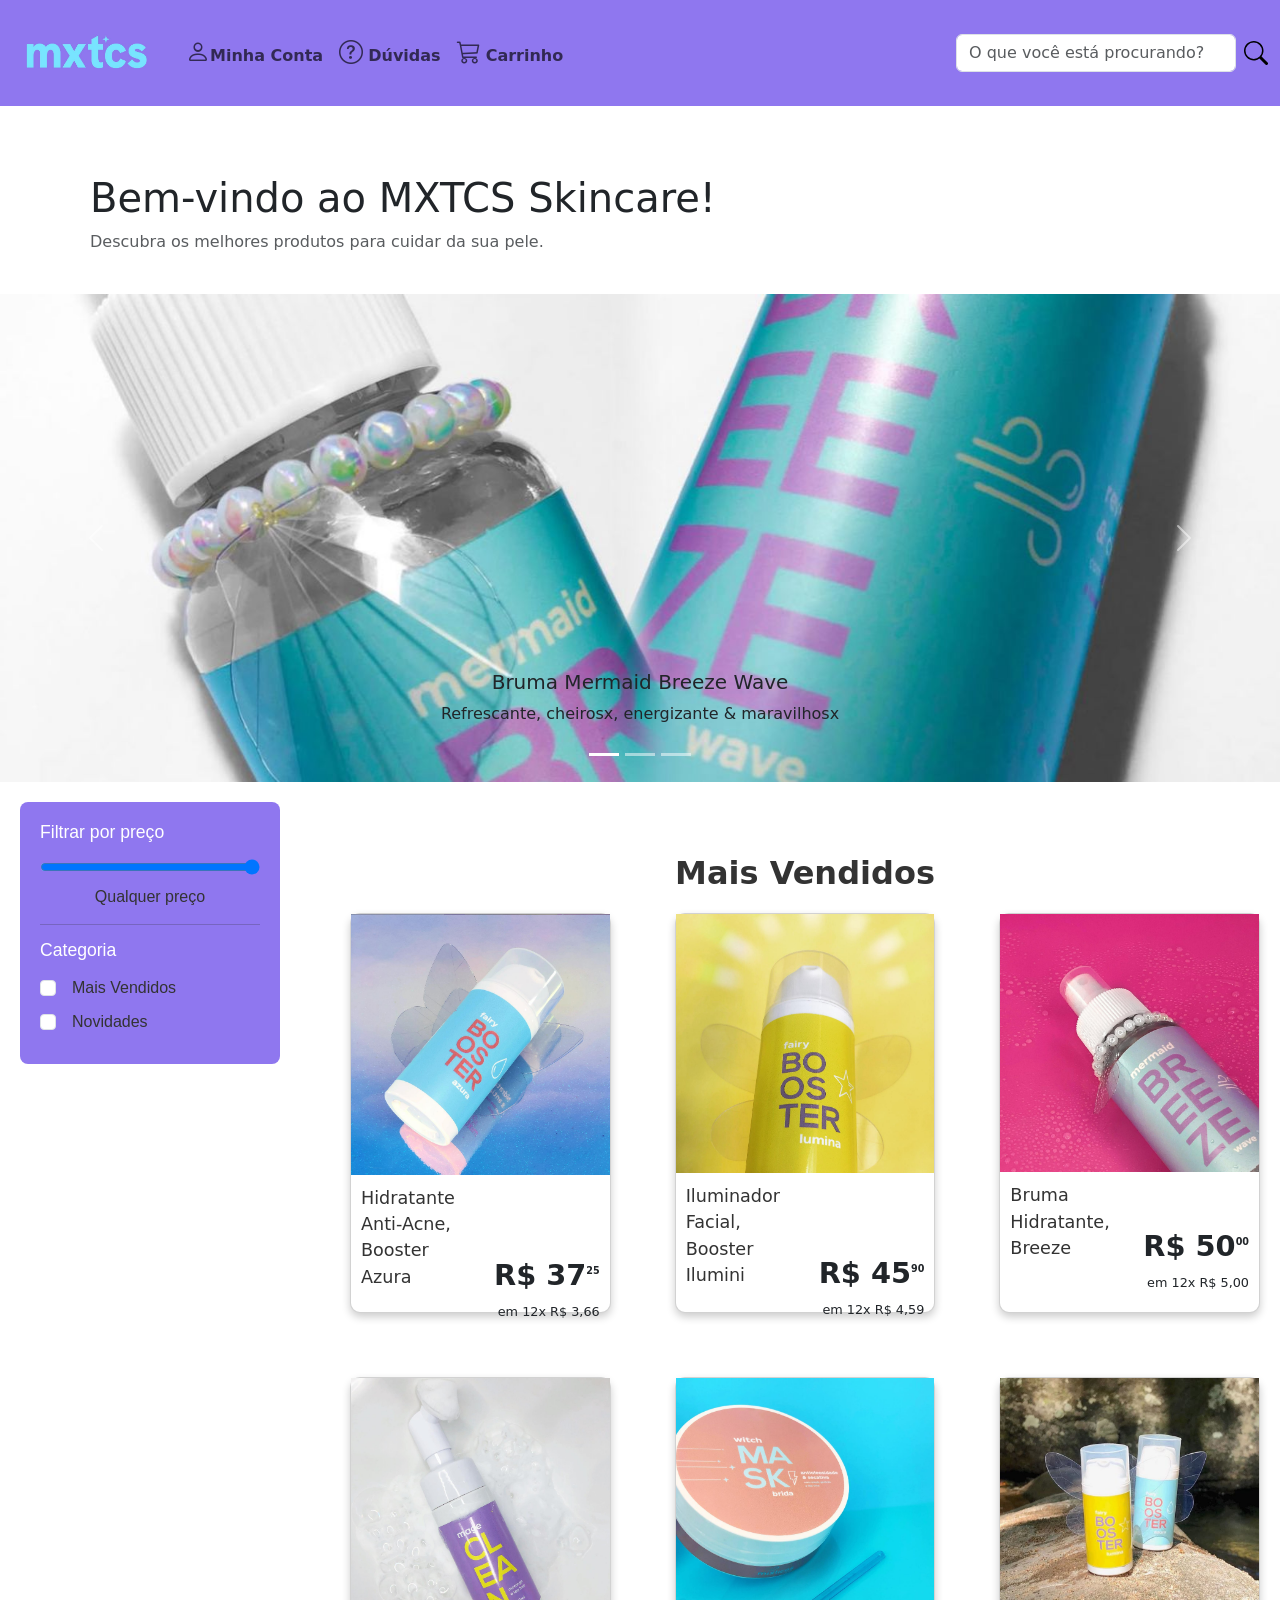
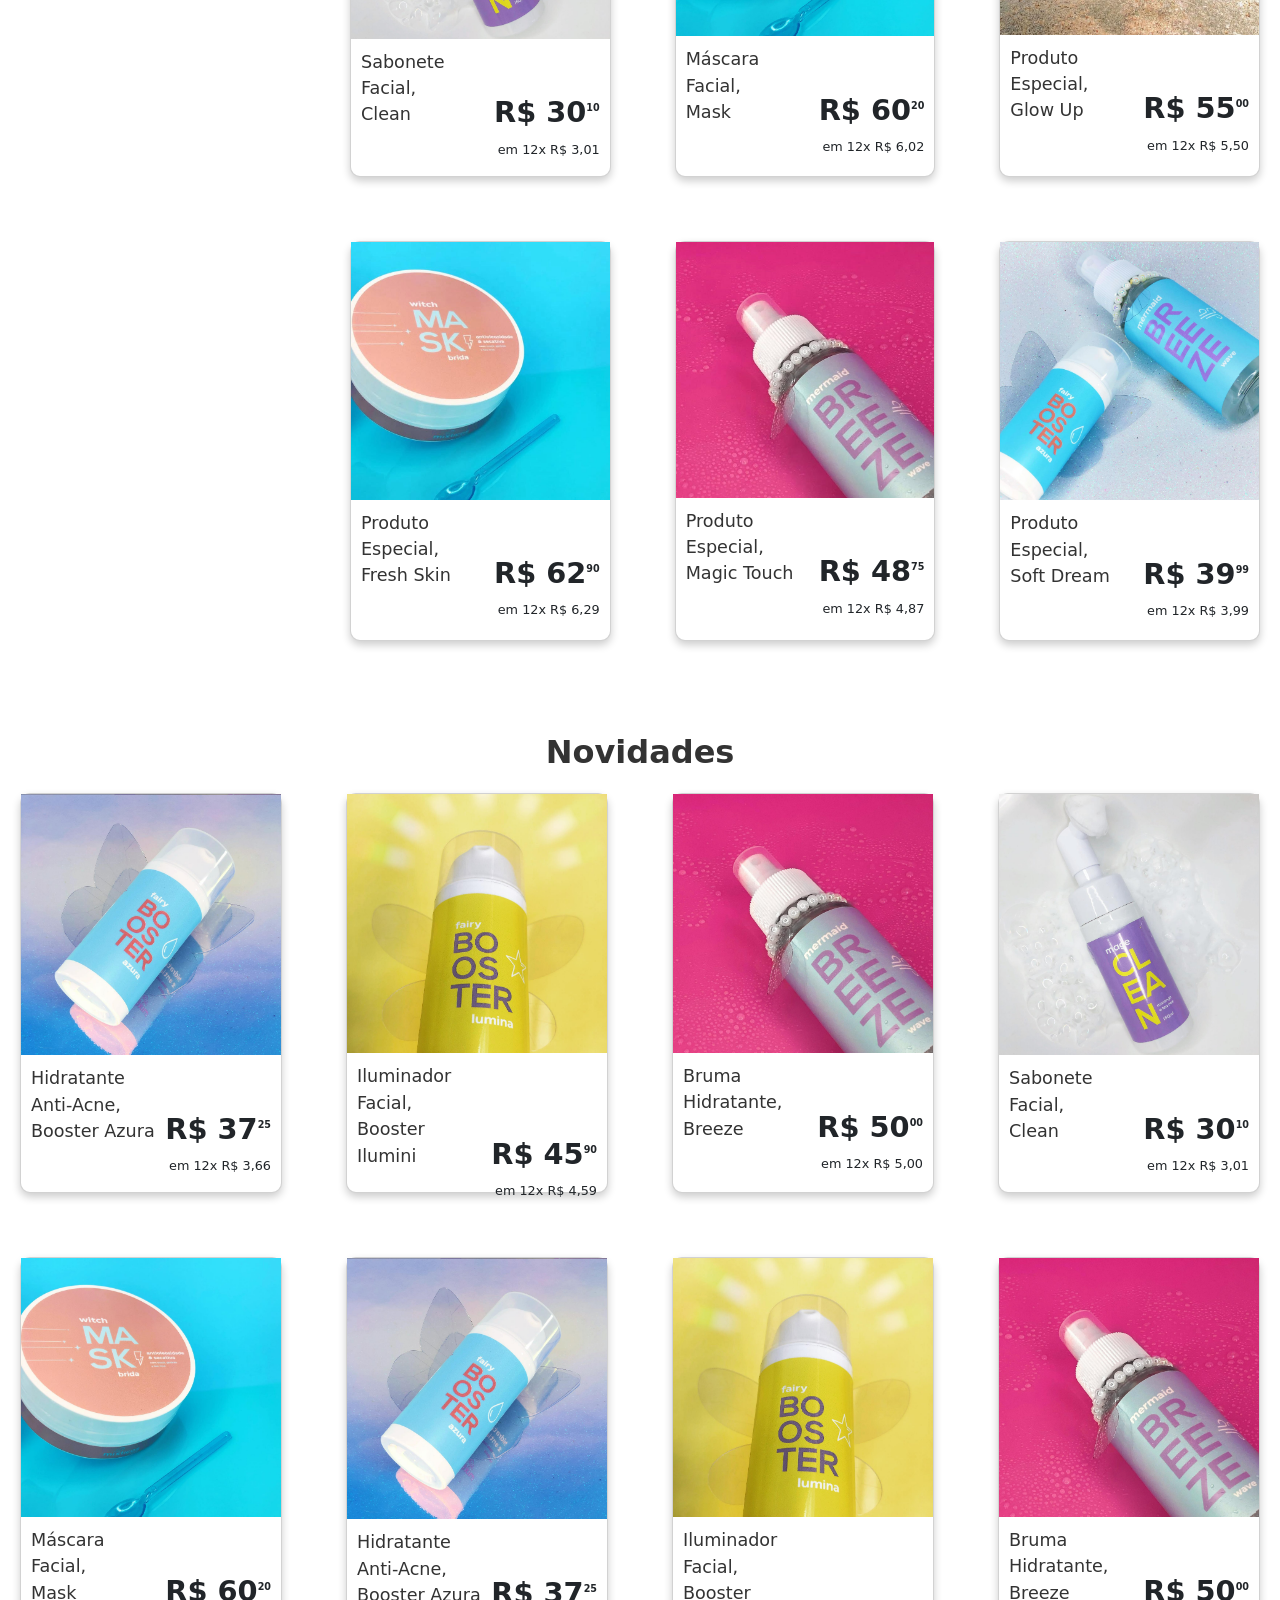
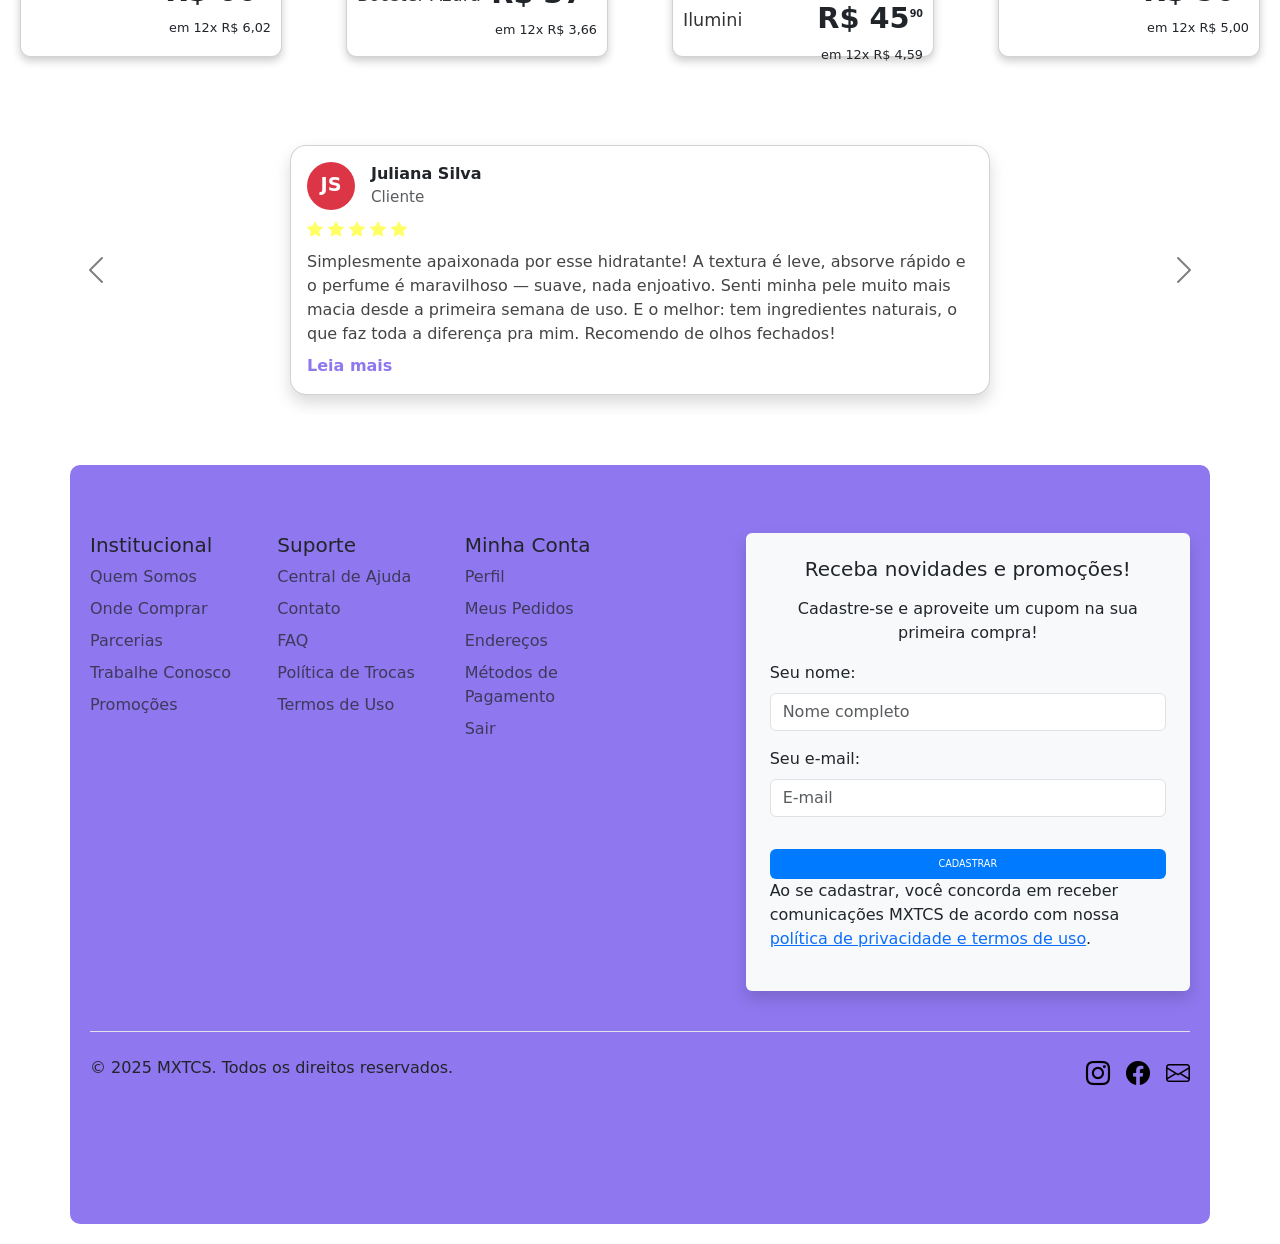
==== commit 5e827708: "Criação de páginas complementares e do Script, e foram feitas pequenas alterações. Criei as páginas " ====
--- a/index.html
+++ b/index.html
@@ -27,21 +27,21 @@
                     <ul class="navbar-nav me-auto my-2 my-lg-0 navbar-nav-scroll" style="--bs-scroll-height: 100px;">
 
                         <li class="nav-item">
-                            <a class="nav-link" href="#" role="button">
+                            <a class="nav-link" href="teste.html" role="button">
                                 <i class="bi bi-person" style="font-size: 1.5rem;"></i><b>Minha Conta</b>
                             </a>
+                        </li>
 
                         <li class="nav-item">
-                            <a class="nav-link" href="#" role="button">
+                            <a class="nav-link" href="duvidas.html" role="button">
                                 <i class="bi bi-question-circle" style="font-size: 1.5rem;"></i> <b>Dúvidas</b>
                             </a>
                         </li>
+                        
                         <li class="nav-item">
                             <a class="nav-link" href="carrinho.html" role="button">
                                 <i class="bi bi-cart3" style="font-size: 1.5rem;"></i> <b>Carrinho</b>
                             </a>
-
-
                         </li>
                     </ul>
                     <form class="d-flex align-items-center" role="search">
@@ -62,8 +62,8 @@
 
 
         <div class="container mt-5">
-            <h1>Bem-vindo ao MXTCS Skincare</h1>
-            <p>Descubra os melhores produtos para cuidar da sua pele.</p>
+            <h1>Bem-vindo ao MXTCS Skincare!</h1>
+            <p class="text-muted mb-0" id="cart-count">Descubra os melhores produtos para cuidar da sua pele.</p>
         </div>
 
     </header>
@@ -123,33 +123,6 @@
                         <hr>
                         <h5>Categoria</h5>
                         <div class="form-check">
-                            <input class="form-check-input" type="checkbox" id="skincare">
-                            <label class="form-check-label" for="skincare">Skincare</label>
-                        </div>
-                        <div class="form-check">
-                            <input class="form-check-input" type="checkbox" id="maquiagem">
-                            <label class="form-check-label" for="maquiagem">Maquiagem</label>
-                        </div>
-                        <div class="form-check">
-                            <input class="form-check-input" type="checkbox" id="corpo">
-                            <label class="form-check-label" for="corpo">Corpo</label>
-                        </div>
-                        <hr>
-                        <h5>Tipo de Produto</h5>
-                        <div class="form-check">
-                            <input class="form-check-input" type="checkbox" id="hidratante">
-                            <label class="form-check-label" for="hidratante">Hidratante</label>
-                        </div>
-                        <div class="form-check">
-                            <input class="form-check-input" type="checkbox" id="mascara">
-                            <label class="form-check-label" for="mascara">Máscara Facial</label>
-                        </div>
-                        <div class="form-check">
-                            <input class="form-check-input" type="checkbox" id="sabonete">
-                            <label class="form-check-label" for="sabonete">Sabonete</label>
-                        </div>
-                        <hr>
-                        <div class="form-check">
                             <input class="form-check-input" type="checkbox" id="ofertas">
                             <label class="form-check-label" for="ofertas">Mais Vendidos</label>
                         </div>
@@ -159,7 +132,7 @@
                         </div>
                     </div>
                 </aside>
-                <div class="card-wrap">
+                <div class="card-wrap" id="secao-mais-vendidos">
                     <br>
                     <h2 class="text-center">
                         <a href="#" style="text-decoration: none; color: #333;">
@@ -358,12 +331,12 @@
                                 <a href="produto.html" class="btn btn-primary">Ver Produto</a>
                             </div>
                         </div>
-                        
+
                     </div>
                 </div>
             </div>
 
-            <div class="card-wrap">
+            <div class="card-wrap" id="secao-novidades">
                 <br>
                 <h2 class="text-center">
                     <a href="#" style="text-decoration: none; color: #333;">
@@ -541,179 +514,230 @@
                             <a href="produto.html" class="btn btn-primary">Ver Produto</a>
                         </div>
                     </div>
-                    
+
                 </div>
         </section>
 
+        <div id="feedbackCardCarousel" class="carousel slide my-5" data-bs-ride="carousel">
+            <div class="carousel-inner">
+                <div class="carousel-item active">
+                    <div class="card shadow mx-auto"
+                        style="max-width: 700px; min-width: 700px; height: 250px; border-radius: 16px; display: flex; align-items: center;">
+                        <div class="card-body">
+                            <div class="d-flex align-items-center mb-2">
+                                <div class="rounded-circle bg-danger text-white d-flex align-items-center justify-content-center me-3"
+                                    style="width:48px; height:48px; font-weight: bold; font-size: 1.2rem;">
+                                    JS
+                                </div>
+                                <div>
+                                    <div class="fw-bold">Juliana Silva</div>
+                                    <div class="text-muted" style="font-size: 0.95rem;">Cliente</div>
+                                </div>
+                            </div>
+                            <div class="mb-2" style="color: #ffff65;">
+                                <i class="bi bi-star-fill"></i>
+                                <i class="bi bi-star-fill"></i>
+                                <i class="bi bi-star-fill"></i>
+                                <i class="bi bi-star-fill"></i>
+                                <i class="bi bi-star-fill"></i>
+                            </div>
+                            <p class="mb-2" style="color: #444;">
+                                Simplesmente apaixonada por esse hidratante! A textura é leve, absorve rápido e o
+                                perfume é maravilhoso — suave, nada enjoativo. Senti minha pele muito mais macia desde a
+                                primeira semana de uso. E o melhor: tem ingredientes naturais, o que faz toda a
+                                diferença pra mim. Recomendo de olhos fechados!
+                            </p>
+                            <a href="#" class="fw-bold" style="color: #8f77ef; text-decoration: none;">Leia mais</a>
+                        </div>
+                    </div>
+                </div>
+                <div class="carousel-item">
+                    <div class="card shadow mx-auto"
+                        style="max-width: 700px; min-width: 700px; height: 250px; border-radius: 16px; display: flex; align-items: center;">
+                        <div class="card-body">
+                            <div class="d-flex align-items-center mb-2">
+                                <div class="rounded-circle bg-primary text-white d-flex align-items-center justify-content-center me-3"
+                                    style="width:48px; height:48px; font-weight: bold; font-size: 1.2rem;">
+                                    DR
+                                </div>
+                                <div>
+                                    <div class="fw-bold">Daniel Rocha</div>
+                                    <div class="text-muted" style="font-size: 0.95rem;">Cliente</div>
+                                </div>
+                            </div>
+                            <div class="mb-2" style="color: #ffff65;">
+                                <i class="bi bi-star-fill"></i>
+                                <i class="bi bi-star-fill"></i>
+                                <i class="bi bi-star-fill"></i>
+                                <i class="bi bi-star-fill"></i>
+                            </div>
+                            <p class="mb-2" style="color: #444;">
+                                Gostei muito do sabonete Mage Clean! Tem um aroma fresco que fica na pele depois do
+                                banho, e a sensação de limpeza é ótima. Só tirei uma estrela porque achei que ele,
+                                porque achei que o produto acabava muito rápido. Fora isso, excelente qualidade e
+                                apresentação linda, dá até pra presentear.
+                            </p>
+                            <a href="#" class="fw-bold" style="color: #8f77ef; text-decoration: none;">Leia mais</a>
+                        </div>
+                    </div>
+                </div>
+                <div class="carousel-item">
+                    <div class="card shadow mx-auto"
+                        style="max-width: 700px; min-width: 700px; height: 250px; border-radius: 16px; display: flex; align-items: center;">
+                        <div class="card-body">
+                            <div class="d-flex align-items-center mb-2">
+                                <div class="rounded-circle bg-success text-white d-flex align-items-center justify-content-center me-3"
+                                    style="width:48px; height:48px; font-weight: bold; font-size: 1.2rem;">
+                                    AT
+                                </div>
+                                <div>
+                                    <div class="fw-bold">Amanda Teixeira</div>
+                                    <div class="text-muted" style="font-size: 0.95rem;">Cliente</div>
+                                </div>
+                            </div>
+                            <div class="mb-2" style="color: #ffff65;">
+                                <i class="bi bi-star-fill"></i>
+                                <i class="bi bi-star-fill"></i>
+                                <i class="bi bi-star-fill"></i>
+                                <i class="bi bi-star-fill"></i>
+                                <i class="bi bi-star-fill"></i>
+                            </div>
+                            <p class="mb-2" style="color: #444;">
+                                Eu estava cheia de espinhas na testa e no nariz, e comecei a usar o Booster Azura por
+                                indicação da minha irmã. Em uma semana já vi melhora! Ele seca rápido, não deixa a pele
+                                oleosa e tem um cheiro bem tranquilo. Agora virou meu produto favorito de cuidados com o
+                                rosto.
+                            </p>
+                            <a href="#" class="fw-bold" style="color: #8f77ef; text-decoration: none;">Leia mais</a>
+                        </div>
+                    </div>
+                </div>
+                <div class="carousel-item">
+                    <div class="card shadow mx-auto"
+                        style="max-width: 700px; min-width: 700px; height: 250px; border-radius: 16px; display: flex; align-items: center;">
+                        <div class="card-body">
+                            <div class="d-flex align-items-center mb-2">
+                                <div class="rounded-circle bg-warning text-white d-flex align-items-center justify-content-center me-3"
+                                    style="width:48px; height:48px; font-weight: bold; font-size: 1.2rem;">
+                                    LS
+                                </div>
+                                <div>
+                                    <div class="fw-bold">Larissa Souza</div>
+                                    <div class="text-muted" style="font-size: 0.95rem;">Cliente</div>
+                                </div>
+                            </div>
+                            <div class="mb-2" style="color: #ffff65;">
+                                <i class="bi bi-star-fill"></i>
+                                <i class="bi bi-star-fill"></i>
+                                <i class="bi bi-star-fill"></i>
+                                <i class="bi bi-star-fill"></i>
+                                <i class="bi bi-star-fill"></i>
+                            </div>
+                            <p class="mb-2" style="color: #444;">
+                                Comprei por indicação de uma amiga o Booster Ilumini e fiquei encantada com a
+                                fragrância: leve, floral e perfeita pro dia a dia. A embalagem é linda e prática, ótima
+                                pra levar na bolsa. Os produtos realmente fazem diferença na minha rotina. Adorei o
+                                resultado!
+                            </p>
+                            <a href="#" class="fw-bold" style="color: #8f77ef; text-decoration: none;">Leia mais</a>
+                        </div>
+                    </div>
+                </div>
+            </div>
+            <button class="carousel-control-prev" type="button" data-bs-target="#feedbackCardCarousel"
+                data-bs-slide="prev">
+                <span class="carousel-control-prev-icon" aria-hidden="true"
+                    style="filter: invert(1) grayscale(1) brightness(0.2);"></span>
+                <span class="visually-hidden">Anterior</span>
+            </button>
+            <button class="carousel-control-next" type="button" data-bs-target="#feedbackCardCarousel"
+                data-bs-slide="next">
+                <span class="carousel-control-next-icon" aria-hidden="true"
+                    style="filter: invert(1) grayscale(1) brightness(0.2);"></span>
+                <span class="visually-hidden">Próximo</span>
+            </button>
+        </div>
     </main>
 
-    <!-- Newsletter: formulário com validação de e-mail -->
-    <div class="container my-5">
-        <div class="row justify-content-center">
-            <div class="col-md-6">
-                <form id="newsletterForm" class="p-4 rounded bg-light shadow" novalidate>
-                    <h5 class="mb-3 text-center">Receba novidades e promoções!</h5>
-                    <p class="newsletter-title text-center">Cadastre-se e aproveite um cupom na sua primeira compra!</p>
-                    <div class="mb-3">
-                        <label for="newsletterName" class="form-label">Seu nome:</label>
-                        <input type="text" class="form-control" id="newsletterName" placeholder="Nome completo"
-                            required>
-                        <div class="invalid-feedback">
-                            Por favor, insira seu nome.
-                        </div>
-                    </div>
-                    <div class="mb-3">
-                        <label for="newsletterEmail" class="form-label">Seu e-mail:</label>
-                        <input type="email" class="form-control" id="newsletterEmail" placeholder="E-mail" required>
-                        <div class="invalid-feedback">
-                            Por favor, insira um e-mail válido.
-                        </div>
-                    </div>
-                    <button type="submit" class="btn btn-primary w-100">Cadastrar</button>
-                    <p class="newsletter-consent">
-                        Ao se cadastrar, você concorda em receber comunicações MXTCS de acordo com nossa
-                        <a href="#" target="_blank">política de privacidade e termos de uso</a>.
-                    </p>
-                    <div class="alert alert-success d-none" id="newsletterSuccess">
-                        Obrigado por se inscrever! Você receberá novidades e promoções em breve.
-                    </div>
-                </form>
-            </div>
-        </div>
-    </div>
-    <div class="container">
+<!-- Footer -->
+    <div class="container" style="margin-top: 50px; background-color: #8f77ef;">
         <footer class="py-5">
             <div class="row">
                 <div class="col-6 col-md-2 mb-3">
-                    <h5>Section</h5>
+                    <h5>Institucional</h5>
                     <ul class="nav flex-column">
-                        <li class="nav-item mb-2"><a href="#" class="nav-link p-0 text-body-secondary">Home</a></li>
-                        <li class="nav-item mb-2"><a href="#" class="nav-link p-0 text-body-secondary">Features</a></li>
-                        <li class="nav-item mb-2"><a href="#" class="nav-link p-0 text-body-secondary">Pricing</a></li>
-                        <li class="nav-item mb-2"><a href="#" class="nav-link p-0 text-body-secondary">FAQs</a></li>
-                        <li class="nav-item mb-2"><a href="#" class="nav-link p-0 text-body-secondary">About</a></li>
+                        <li class="nav-item mb-2"><a href="#" class="nav-link p-0 text-body-secondary">Quem Somos</a></li>
+                        <li class="nav-item mb-2"><a href="#" class="nav-link p-0 text-body-secondary">Onde Comprar</a></li>
+                        <li class="nav-item mb-2"><a href="#" class="nav-link p-0 text-body-secondary">Parcerias</a></li>
+                        <li class="nav-item mb-2"><a href="#" class="nav-link p-0 text-body-secondary">Trabalhe Conosco</a></li>
+                        <li class="nav-item mb-2"><a href="#" class="nav-link p-0 text-body-secondary">Promoções</a></li>
                     </ul>
                 </div>
                 <div class="col-6 col-md-2 mb-3">
-                    <h5>Section</h5>
+                    <h5>Suporte</h5>
                     <ul class="nav flex-column">
-                        <li class="nav-item mb-2"><a href="#" class="nav-link p-0 text-body-secondary">Home</a></li>
-                        <li class="nav-item mb-2"><a href="#" class="nav-link p-0 text-body-secondary">Features</a></li>
-                        <li class="nav-item mb-2"><a href="#" class="nav-link p-0 text-body-secondary">Pricing</a></li>
-                        <li class="nav-item mb-2"><a href="#" class="nav-link p-0 text-body-secondary">FAQs</a></li>
-                        <li class="nav-item mb-2"><a href="#" class="nav-link p-0 text-body-secondary">About</a></li>
+                        <li class="nav-item mb-2"><a href="#" class="nav-link p-0 text-body-secondary">Central de Ajuda</a></li>
+                        <li class="nav-item mb-2"><a href="#" class="nav-link p-0 text-body-secondary">Contato</a></li>
+                        <li class="nav-item mb-2"><a href="#" class="nav-link p-0 text-body-secondary">FAQ</a></li>
+                        <li class="nav-item mb-2"><a href="#" class="nav-link p-0 text-body-secondary">Política de Trocas</a></li>
+                        <li class="nav-item mb-2"><a href="#" class="nav-link p-0 text-body-secondary">Termos de Uso</a></li>
                     </ul>
                 </div>
                 <div class="col-6 col-md-2 mb-3">
-                    <h5>Section</h5>
+                    <h5>Minha Conta</h5>
                     <ul class="nav flex-column">
-                        <li class="nav-item mb-2"><a href="#" class="nav-link p-0 text-body-secondary">Home</a></li>
-                        <li class="nav-item mb-2"><a href="#" class="nav-link p-0 text-body-secondary">Features</a></li>
-                        <li class="nav-item mb-2"><a href="#" class="nav-link p-0 text-body-secondary">Pricing</a></li>
-                        <li class="nav-item mb-2"><a href="#" class="nav-link p-0 text-body-secondary">FAQs</a></li>
-                        <li class="nav-item mb-2"><a href="#" class="nav-link p-0 text-body-secondary">About</a></li>
+                        <li class="nav-item mb-2"><a href="#" class="nav-link p-0 text-body-secondary">Perfil</a></li>
+                        <li class="nav-item mb-2"><a href="#" class="nav-link p-0 text-body-secondary">Meus Pedidos</a></li>
+                        <li class="nav-item mb-2"><a href="#" class="nav-link p-0 text-body-secondary">Endereços</a></li>
+                        <li class="nav-item mb-2"><a href="#" class="nav-link p-0 text-body-secondary">Métodos de Pagamento</a></li>
+                        <li class="nav-item mb-2"><a href="#" class="nav-link p-0 text-body-secondary">Sair</a></li>
                     </ul>
                 </div>
                 <div class="col-md-5 offset-md-1 mb-3">
-                    <form>
-                        <h5>Subscribe to our newsletter</h5>
-                        <p>Monthly digest of what's new and exciting from us.</p>
-                        <div class="d-flex flex-column flex-sm-row w-100 gap-2"> <label for="newsletter1"
-                                class="visually-hidden">Email address</label> <input id="newsletter1" type="email"
-                                class="form-control" placeholder="Email address"> <button class="btn btn-primary"
-                                type="button">Subscribe</button> </div>
+                    <form id="newsletterForm" class="p-4 rounded bg-light shadow" novalidate>
+                        <h5 class="mb-3 text-center">Receba novidades e promoções!</h5>
+                        <p class="newsletter-title text-center">Cadastre-se e aproveite um cupom na sua primeira compra!
+                        </p>
+                        <div class="mb-3">
+                            <label for="newsletterName" class="form-label">Seu nome:</label>
+                            <input type="text" class="form-control" id="newsletterName" placeholder="Nome completo"
+                                required>
+                            <div class="invalid-feedback">
+                                Por favor, insira seu nome.
+                            </div>
+                        </div>
+                        <div class="mb-3">
+                            <label for="newsletterEmail" class="form-label">Seu e-mail:</label>
+                            <input type="email" class="form-control" id="newsletterEmail" placeholder="E-mail" required>
+                            <div class="invalid-feedback">
+                                Por favor, insira um e-mail válido.
+                            </div>
+                        </div>
+                        <button type="submit" class="btn btn-primary w-100">Cadastrar</button>
+                        <p class="newsletter-consent">
+                            Ao se cadastrar, você concorda em receber comunicações MXTCS de acordo com nossa
+                            <a href="#" target="_blank">política de privacidade e termos de uso</a>.
+                        </p>
+                        <div class="alert alert-success d-none" id="newsletterSuccess">
+                            Obrigado por se inscrever! Você receberá novidades e promoções em breve.
+                        </div>
                     </form>
                 </div>
             </div>
             <div class="d-flex flex-column flex-sm-row justify-content-between py-4 my-4 border-top">
-                <p>© 2025 Company, Inc. All rights reserved.</p>
+                <p>© 2025 MXTCS. Todos os direitos reservados.</p>
                 <ul class="list-unstyled d-flex">
-                    <li class="ms-3"><a class="link-body-emphasis" href="#" aria-label="Instagram"><svg class="bi"
-                                width="24" height="24">
-                                <use xlink:href="#instagram"></use>
-                            </svg></a></li>
-                    <li class="ms-3"><a class="link-body-emphasis" href="#" aria-label="Facebook"><svg class="bi"
-                                width="24" height="24" aria-hidden="true">
-                                <use xlink:href="#facebook"></use>
-                            </svg></a></li>
+                    <li class="ms-3"><a class="link-body-emphasis" href="#" style="color: white;"><i class="bi bi-instagram" style="font-size: 1.5rem;"></i></a></li>
+                    <li class="ms-3"><a class="link-body-emphasis" href="#" style="color: white;"><i class="bi bi-facebook" style="font-size: 1.5rem;"></i></a></li>
+                    <li class="ms-3"><a class="link-body-emphasis" href="#" style="color: white;"><i class="bi bi-envelope" style="font-size: 1.5rem;"></i></a></li>
                 </ul>
             </div>
         </footer>
     </div>
     <script src="https://cdn.jsdelivr.net/npm/bootstrap@5.3.6/dist/js/bootstrap.bundle.min.js"></script>
 
-
-
-    <script>
-        // Validação do formulário de newsletter
-        document.addEventListener('DOMContentLoaded', function () {
-            const form = document.getElementById('newsletterForm');
-            const emailInput = document.getElementById('newsletterEmail');
-            const successMsg = document.getElementById('newsletterSuccess');
-
-            form.addEventListener('submit', function (e) {
-                e.preventDefault();
-                if (form.checkValidity()) {
-                    successMsg.classList.remove('d-none');
-                    form.reset();
-                    form.classList.remove('was-validated');
-                } else {
-                    successMsg.classList.add('d-none');
-                    form.classList.add('was-validated');
-                }
-            });
-        });
-    </script>
-    <script>
-        document.getElementById('newsletterForm').addEventListener('submit', function (event) {
-            var emailInput = document.getElementById('newsletterEmail');
-            if (!emailInput.checkValidity()) {
-                emailInput.classList.add('is-invalid');
-                event.preventDefault();
-                event.stopPropagation();
-            } else {
-                emailInput.classList.remove('is-invalid');
-                alert('Obrigado por se inscrever!');
-            }
-        });
-    </script>
-    <script>
-        // Validação do formulário de newsletter (nome e e-mail)
-        document.addEventListener('DOMContentLoaded', function () {
-            const form = document.getElementById('newsletterForm');
-            const nameInput = document.getElementById('newsletterName');
-            const emailInput = document.getElementById('newsletterEmail');
-            const successMsg = document.getElementById('newsletterSuccess');
-
-            form.addEventListener('submit', function (e) {
-                e.preventDefault();
-                let valid = true;
-
-                if (!nameInput.value.trim()) {
-                    nameInput.classList.add('is-invalid');
-                    valid = false;
-                } else {
-                    nameInput.classList.remove('is-invalid');
-                }
-
-                if (!emailInput.checkValidity()) {
-                    emailInput.classList.add('is-invalid');
-                    valid = false;
-                } else {
-                    emailInput.classList.remove('is-invalid');
-                }
-
-                if (valid) {
-                    successMsg.classList.remove('d-none');
-                    form.reset();
-                    form.classList.remove('was-validated');
-                } else {
-                    successMsg.classList.add('d-none');
-                    form.classList.add('was-validated');
-                }
-            });
-        });
-    </script>
+    <script src="js/script.js"></script>
+    <script src="js/filtros.js"></script>
 </body>
 
 </html>
--- a/css/style.css
+++ b/css/style.css
@@ -6,7 +6,8 @@
 .info {
   position: absolute;
   inset: 0;
-  background: rgba(0, 0, 0, 0.5);
+  background: rgba(3, 3, 3, 0.5);
+  color: aliceblue;
   display: flex;
   flex-direction: column;
   justify-content: center;
@@ -54,7 +55,6 @@
 }
 
 .container {
-  background-color: #8f77ef;
   padding: 20px;
   margin: 20px auto;
   border-radius: 10px;
@@ -65,7 +65,8 @@
   flex-direction: column;
   align-items: flex-end;
   min-width: 100px;
-  align-self: flex-end; /* Fica embaixo */
+  align-self: flex-end;
+  /* Fica embaixo */
   margin-right: 10px;
   margin-top: 15px;
 }
@@ -87,12 +88,14 @@
 
 .descricaoProduto {
   font-size: 1.1rem;
-  width: auto; /* ou defina um valor fixo se preferir */
+  width: auto;
+  /* ou defina um valor fixo se preferir */
   color: #333;
   flex: 1;
-  align-self: flex-start; /* Fica no topo */
+  align-self: flex-start;
+  /* Fica no topo */
   margin-bottom: 15px;
-  margin-left: 10px; 
+  margin-left: 10px;
 
 }
 
@@ -100,7 +103,8 @@
   margin-top: 10px;
   display: flex;
   justify-content: space-between;
-  align-items: flex-start; /* Alinha os itens ao topo */
+  align-items: flex-start;
+  /* Alinha os itens ao topo */
   gap: 10px;
 }
 
@@ -165,3 +169,356 @@
   gap: 24px;
 }
 
+/* CSS da página Carrinho */
+
+:root {
+  --primary-color: #8f77ef;
+  --secondary-color: #f8f9fa;
+  --text-color: #333;
+  --border-color: #e0e0e0;
+}
+
+.cart-container {
+  max-width: 1200px;
+  margin: 2rem auto;
+  padding: 0 1rem;
+}
+
+.cart-header {
+  background: white;
+  padding: 2rem;
+  border-radius: 12px;
+  box-shadow: 0 2px 8px rgba(0, 0, 0, 0.1);
+  margin-bottom: 2rem;
+}
+
+.cart-item {
+  background: white;
+  border-radius: 12px;
+  padding: 1.5rem;
+  margin-bottom: 1rem;
+  box-shadow: 0 2px 8px rgba(0, 0, 0, 0.1);
+  transition: transform 0.2s ease;
+}
+
+.cart-item:hover {
+  transform: translateY(-2px);
+}
+
+.product-image {
+  width: 80px;
+  height: 80px;
+  object-fit: cover;
+  border-radius: 8px;
+}
+
+.quantity-control {
+  display: flex;
+  align-items: center;
+  gap: 0.5rem;
+}
+
+.quantity-btn {
+  width: 32px;
+  height: 32px;
+  border: 1px solid var(--border-color);
+  background: white;
+  border-radius: 6px;
+  display: flex;
+  align-items: center;
+  justify-content: center;
+  cursor: pointer;
+  transition: all 0.2s ease;
+}
+
+.quantity-btn:hover {
+  background: var(--primary-color);
+  color: white;
+  border-color: var(--primary-color);
+}
+
+.quantity-input {
+  width: 50px;
+  text-align: center;
+  border: 1px solid var(--border-color);
+  border-radius: 6px;
+  padding: 0.25rem;
+}
+
+.remove-btn {
+  color: #dc3545;
+  background: none;
+  border: none;
+  font-size: 1.2rem;
+  cursor: pointer;
+  transition: transform 0.2s ease;
+}
+
+.remove-btn:hover {
+  transform: scale(1.1);
+  color: #c82333;
+}
+
+.cart-summary {
+  background: white;
+  border-radius: 12px;
+  padding: 2rem;
+  box-shadow: 0 2px 8px rgba(0, 0, 0, 0.1);
+  position: sticky;
+  top: 2rem;
+}
+
+.summary-row {
+  display: flex;
+  justify-content: space-between;
+  margin-bottom: 0.75rem;
+  padding-bottom: 0.75rem;
+}
+
+.summary-row.total {
+  border-top: 2px solid var(--border-color);
+  padding-top: 1rem;
+  font-weight: bold;
+  font-size: 1.2rem;
+  color: var(--primary-color);
+}
+
+.checkout-btn {
+  background: var(--primary-color);
+  border: none;
+  color: white;
+  padding: 1rem 2rem;
+  border-radius: 8px;
+  font-weight: 600;
+  width: 100%;
+  transition: all 0.3s ease;
+  box-shadow: 0 4px 12px rgba(143, 119, 239, 0.3);
+}
+
+.checkout-btn:hover {
+  background: #7c66e0;
+  transform: translateY(-2px);
+  box-shadow: 0 6px 16px rgba(143, 119, 239, 0.4);
+}
+
+.empty-cart {
+  text-align: center;
+  padding: 4rem 2rem;
+  background: white;
+  border-radius: 12px;
+  box-shadow: 0 2px 8px rgba(0, 0, 0, 0.1);
+}
+
+.empty-cart-icon {
+  font-size: 4rem;
+  color: var(--border-color);
+  margin-bottom: 1rem;
+}
+
+.continue-shopping {
+  background: transparent;
+  border: 2px solid var(--primary-color);
+  color: var(--primary-color);
+  padding: 0.75rem 1.5rem;
+  border-radius: 8px;
+  text-decoration: none;
+  display: inline-block;
+  margin-top: 1rem;
+  transition: all 0.3s ease;
+}
+
+.continue-shopping:hover {
+  background: var(--primary-color);
+  color: white;
+}
+
+.coupon-section {
+  background: #f8f9fa;
+  border-radius: 8px;
+  padding: 1rem;
+  margin-bottom: 1rem;
+}
+
+.coupon-input {
+  border: 1px solid var(--border-color);
+  border-radius: 6px;
+  padding: 0.5rem;
+  margin-right: 0.5rem;
+}
+
+.coupon-btn {
+  background: var(--primary-color);
+  color: white;
+  border: none;
+  padding: 0.5rem 1rem;
+  border-radius: 6px;
+  transition: background 0.3s ease;
+}
+
+.coupon-btn:hover {
+  background: #7c66e0;
+}
+
+.progress-bar {
+  height: 8px;
+  background: #e9ecef;
+  border-radius: 4px;
+  overflow: hidden;
+  margin-bottom: 1rem;
+}
+
+.progress-fill {
+  height: 100%;
+  background: linear-gradient(90deg, var(--primary-color), #7c66e0);
+  transition: width 0.3s ease;
+}
+
+.free-shipping-info {
+  font-size: 0.9rem;
+  color: #666;
+  text-align: center;
+}
+
+@media (max-width: 768px) {
+  .cart-container {
+    margin: 1rem auto;
+    padding: 0 0.5rem;
+  }
+
+  .cart-header {
+    padding: 1rem;
+  }
+
+  .cart-item {
+    padding: 1rem;
+  }
+
+  .product-image {
+    width: 60px;
+    height: 60px;
+  }
+}
+
+/* CSS da página de Dúvidas */
+.hero-section {
+  background: linear-gradient(135deg, #8f77ef 0%, #b19ff9 100%);
+  color: white;
+  padding: 80px 0;
+  text-align: center;
+}
+
+.hero-section h1 {
+  font-size: 3rem;
+  font-weight: bold;
+  margin-bottom: 1rem;
+}
+
+.hero-section p {
+  font-size: 1.2rem;
+  opacity: 0.9;
+}
+
+.faq-section {
+  padding: 60px 0;
+}
+
+.category-card {
+  background: white;
+  border-radius: 15px;
+  padding: 30px;
+  margin-bottom: 30px;
+  box-shadow: 0 5px 20px rgba(0, 0, 0, 0.08);
+  transition: all 0.3s ease;
+  border-left: 5px solid #8f77ef;
+}
+
+.category-card:hover {
+  transform: translateY(-5px);
+  box-shadow: 0 10px 30px rgba(0, 0, 0, 0.15);
+}
+
+.category-icon {
+  width: 60px;
+  height: 60px;
+  background: linear-gradient(135deg, #8f77ef, #b19ff9);
+  border-radius: 50%;
+  display: flex;
+  align-items: center;
+  justify-content: center;
+  color: white;
+  font-size: 1.5rem;
+  margin-bottom: 20px;
+}
+
+.category-title {
+  color: #333;
+  font-size: 1.4rem;
+  font-weight: bold;
+  margin-bottom: 15px;
+}
+
+.accordion-button {
+  background: #f8f9fa;
+  border: none;
+  font-weight: 600;
+  color: #333;
+  padding: 20px;
+  border-radius: 10px !important;
+}
+
+.accordion-button:not(.collapsed) {
+  background: #8f77ef;
+  color: white;
+  box-shadow: none;
+}
+
+.accordion-button:focus {
+  box-shadow: 0 0 0 0.25rem rgba(143, 119, 239, 0.25);
+  border-color: #8f77ef;
+}
+
+.accordion-body {
+  padding: 25px;
+  background: white;
+  border-radius: 0 0 10px 10px;
+  line-height: 1.6;
+}
+
+
+
+.footer {
+  background-color: #8f77ef;
+  color: white;
+}
+
+.breadcrumb {
+  background: transparent;
+  padding: 20px 0;
+}
+
+.breadcrumb-item+.breadcrumb-item::before {
+  color: #8f77ef;
+}
+
+.breadcrumb-item a {
+  color: #8f77ef;
+  text-decoration: none;
+}
+
+.breadcrumb-item.active {
+  color: #6c757d;
+}
+
+@media (max-width: 768px) {
+  .hero-section h1 {
+    font-size: 2.2rem;
+  }
+
+  .hero-section {
+    padding: 60px 0;
+  }
+
+  .category-card {
+    padding: 20px;
+  }
+}
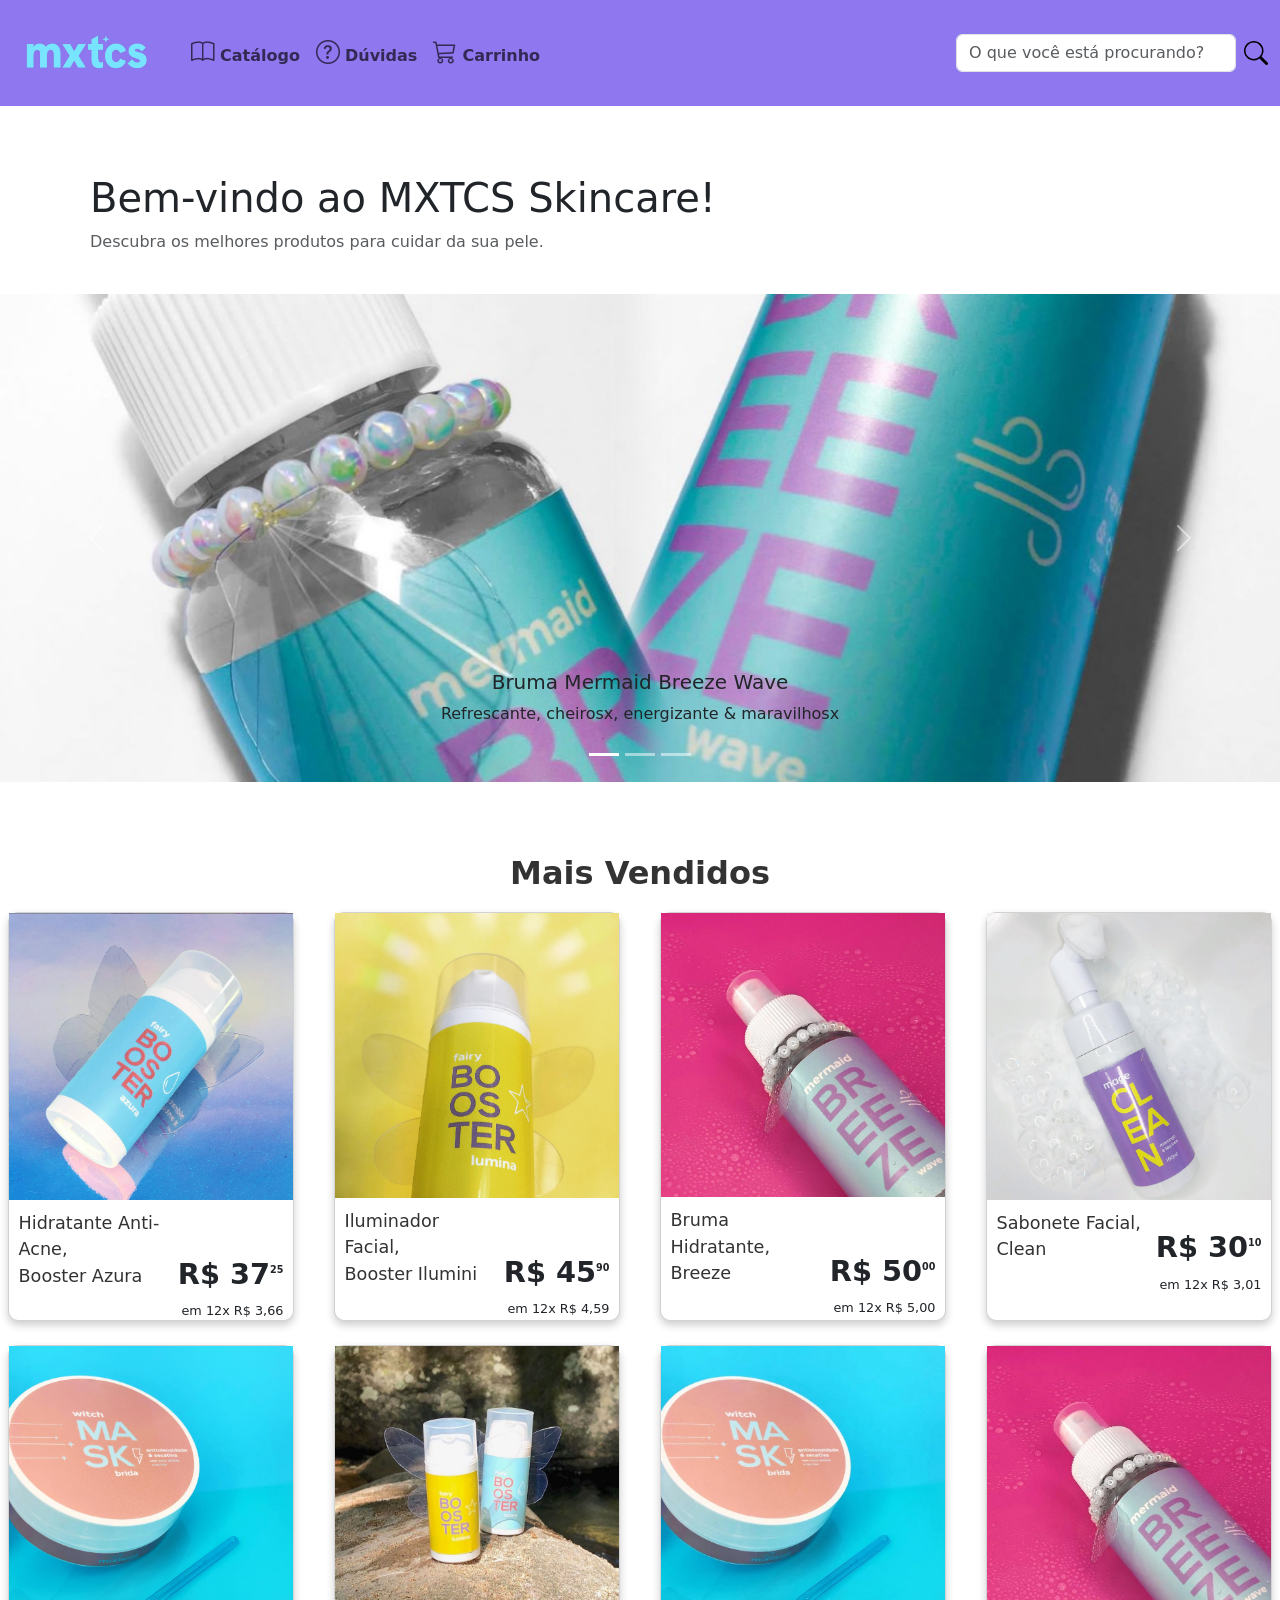
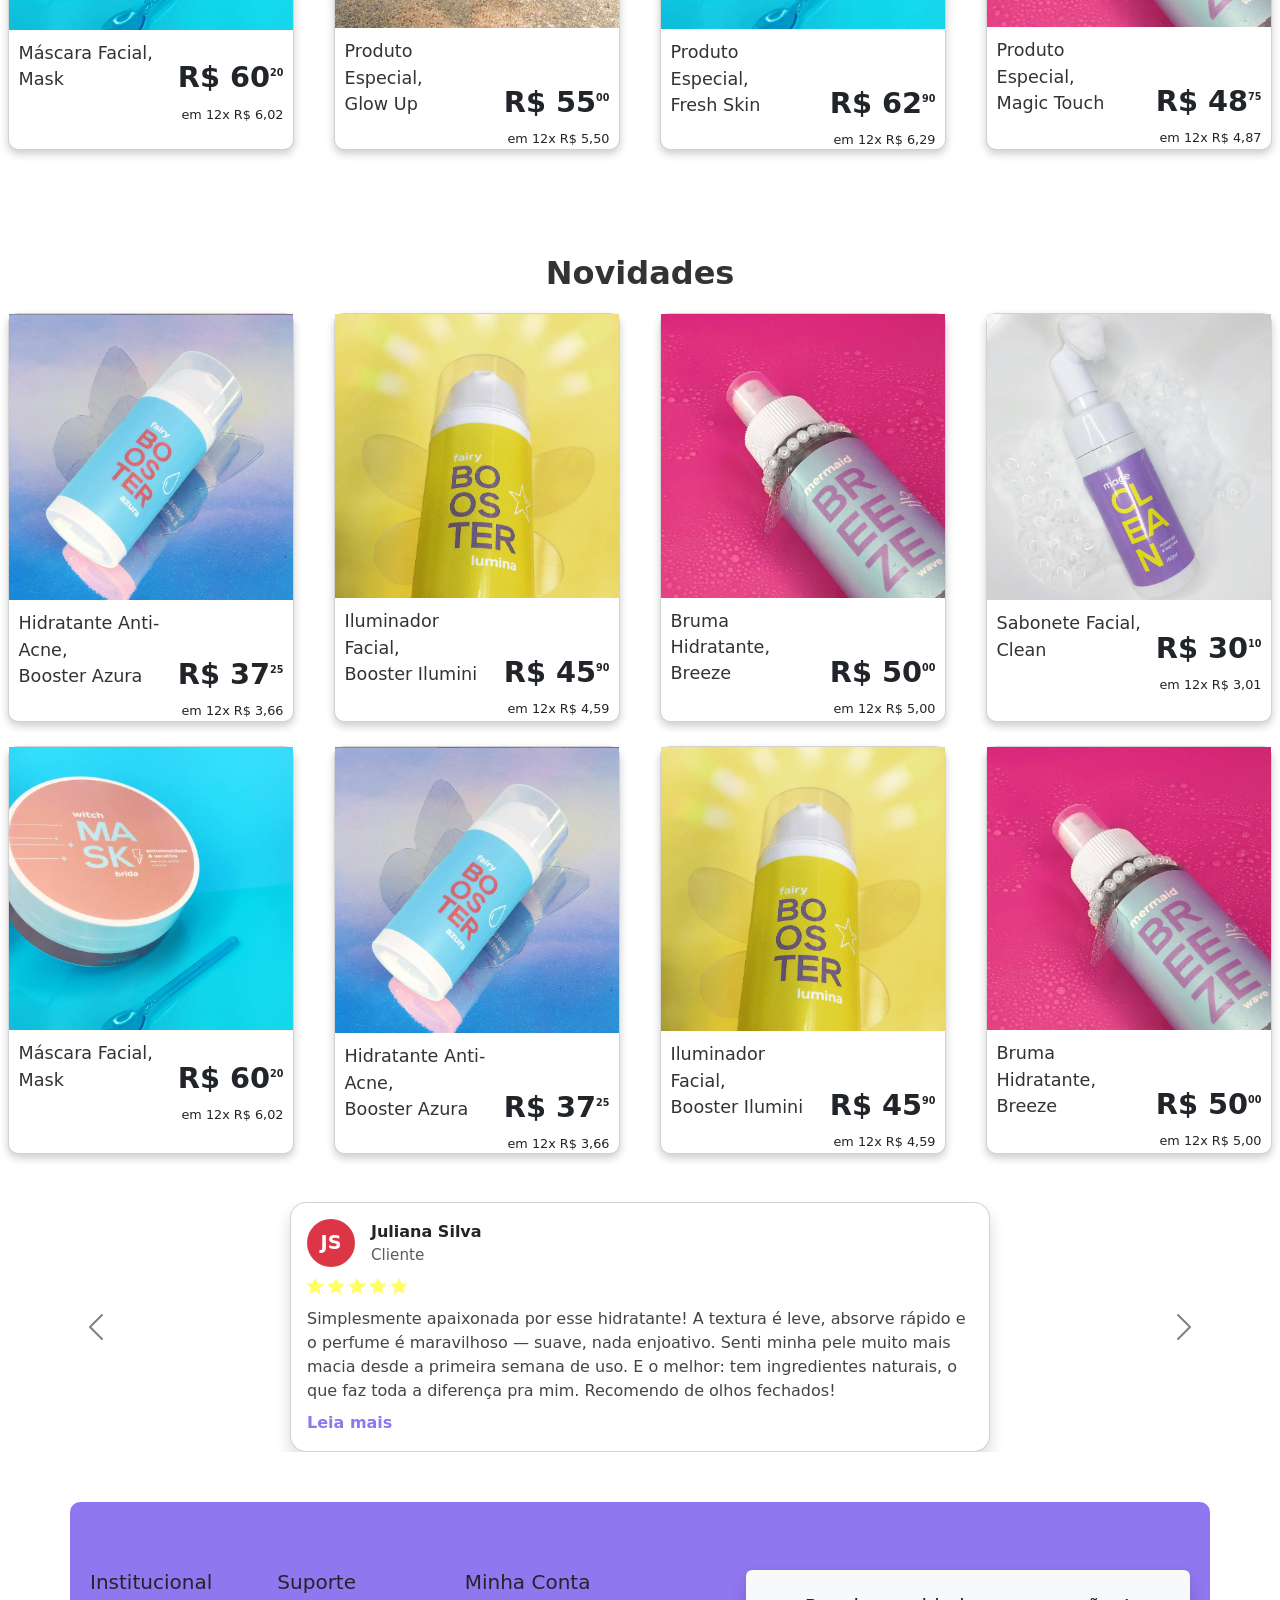
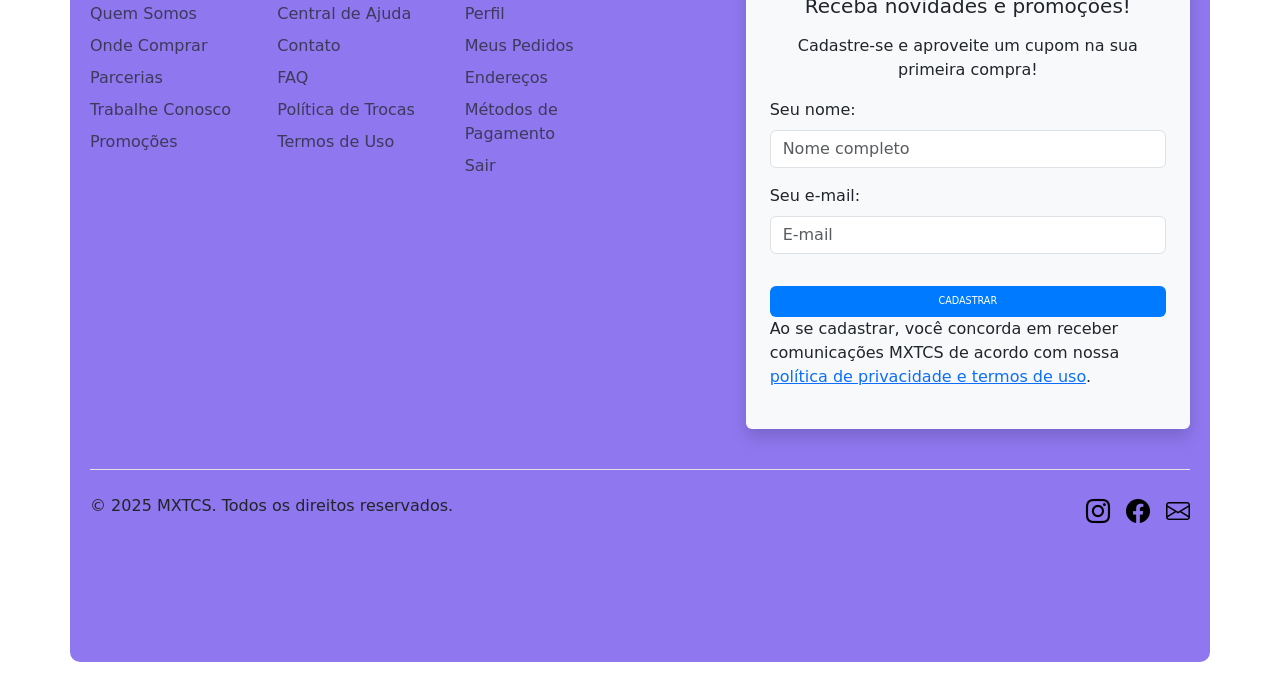
==== commit 1c1dc17f: "Finalização do E-commerce Desenvolvimento final da pagina de produto. Correção das paginas." ====
--- a/index.html
+++ b/index.html
@@ -27,8 +27,8 @@
                     <ul class="navbar-nav me-auto my-2 my-lg-0 navbar-nav-scroll" style="--bs-scroll-height: 100px;">
 
                         <li class="nav-item">
-                            <a class="nav-link" href="teste.html" role="button">
-                                <i class="bi bi-person" style="font-size: 1.5rem;"></i><b>Minha Conta</b>
+                            <a class="nav-link" href="catalogo.html" role="button">
+                                <i class="bi bi-book" style="font-size: 1.5rem; margin: 5px;"></i><b>Catálogo</b>
                             </a>
                         </li>
 
@@ -115,23 +115,6 @@
 
         <section>
             <div class="produtos-container">
-                <aside class="sidebar-filtro">
-                    <div class="filtro-box">
-                        <h5>Filtrar por preço</h5>
-                        <input type="range" min="0" max="500" value="500" class="slider" id="precoRange">
-                        <div id="precoValor">Qualquer preço</div>
-                        <hr>
-                        <h5>Categoria</h5>
-                        <div class="form-check">
-                            <input class="form-check-input" type="checkbox" id="ofertas">
-                            <label class="form-check-label" for="ofertas">Mais Vendidos</label>
-                        </div>
-                        <div class="form-check">
-                            <input class="form-check-input" type="checkbox" id="novidades">
-                            <label class="form-check-label" for="novidades">Novidades</label>
-                        </div>
-                    </div>
-                </aside>
                 <div class="card-wrap" id="secao-mais-vendidos">
                     <br>
                     <h2 class="text-center">
@@ -310,32 +293,9 @@
                                 <a href="produto.html" class="btn btn-primary">Ver Produto</a>
                             </div>
                         </div>
-                        <div class="card">
-                            <img src="img/img1.png" alt="Produto Especial 4">
-                            <div class="infoProduto">
-                                <div class="descricaoProduto">
-                                    <p>Produto Especial, <br>Soft Dream</p>
-                                </div>
-                                <div class="preco-container">
-                                    <div class="preco">
-                                        R$ 39<span class="centavos">99</span>
-                                    </div>
-                                    <div class="parcelamento">
-                                        em 12x R$ 3,99
-                                    </div>
-                                </div>
-                            </div>
-                            <div class="info">
-                                <h2>Soft Dream</h2>
-                                <p>Maciez e cuidado em cada aplicação.</p>
-                                <a href="produto.html" class="btn btn-primary">Ver Produto</a>
-                            </div>
-                        </div>
-
                     </div>
                 </div>
             </div>
-
             <div class="card-wrap" id="secao-novidades">
                 <br>
                 <h2 class="text-center">
--- a/css/style.css
+++ b/css/style.css
@@ -35,23 +35,31 @@
   cursor: pointer;
 }
 
+.card-wrap {
+  width: 100%;
+  margin-bottom: 32px;
+}
+
 .card {
   position: relative;
-  flex: 1 1 250px;
-  max-width: 300px;
-  height: 400px;
-  margin: 20px;
   border-radius: 10px;
-
   box-shadow: 0 4px 8px rgba(0, 0, 0, 0.2);
-}
-
-.card-wrap {
-  flex: 1;
-  display: flex;
-  flex-wrap: wrap;
-  justify-content: flex-start;
-  gap: 20px;
+  background: #fff;
+  width: 95%;
+  max-width: 95%;
+  min-width: 0;
+  height: auto;
+  margin: 0 auto;
+  display: flex;
+  flex-direction: column;
+}
+
+.cards-container {
+  display: grid;
+  grid-template-columns: repeat(auto-fill, minmax(260px, 1fr));
+  gap: 24px;
+  margin-top: 20px;
+  width: 100%;
 }
 
 .container {
@@ -108,28 +116,6 @@
   gap: 10px;
 }
 
-/* Sidebar de filtro */
-.sidebar-filtro {
-  width: 260px;
-  background: #8f77ef;
-  color: #fff;
-  padding: 20px;
-  border-radius: 8px;
-  margin: 20px;
-  font-family: Arial, sans-serif;
-  flex-shrink: 0;
-}
-
-.filtro-box h5 {
-  margin-bottom: 15px;
-  font-size: 1.1rem;
-}
-
-.slider {
-  width: 100%;
-  margin-bottom: 10px;
-}
-
 #precoValor {
   text-align: center;
   margin-bottom: 10px;
@@ -164,9 +150,29 @@
 }
 
 .cards-container {
-  display: flex;
-  flex-wrap: wrap;
+  display: grid;
+  grid-template-columns: repeat(auto-fill, minmax(260px, 1fr));
   gap: 24px;
+  margin-top: 20px;
+  width: 100%;
+}
+
+/* Responsividade do carousel */
+@media (max-width: 768px) {
+  .card {
+    max-width: 700px;
+    min-width: 300px;
+    height: auto;
+  }
+  .cards-container {
+    grid-template-columns: 1fr;
+  }
+  .card {
+    max-width: 95%;
+    min-width: 0;
+    height: auto;
+    margin: 0 auto;
+  }
 }
 
 /* CSS da página Carrinho */
@@ -484,8 +490,6 @@
   line-height: 1.6;
 }
 
-
-
 .footer {
   background-color: #8f77ef;
   color: white;
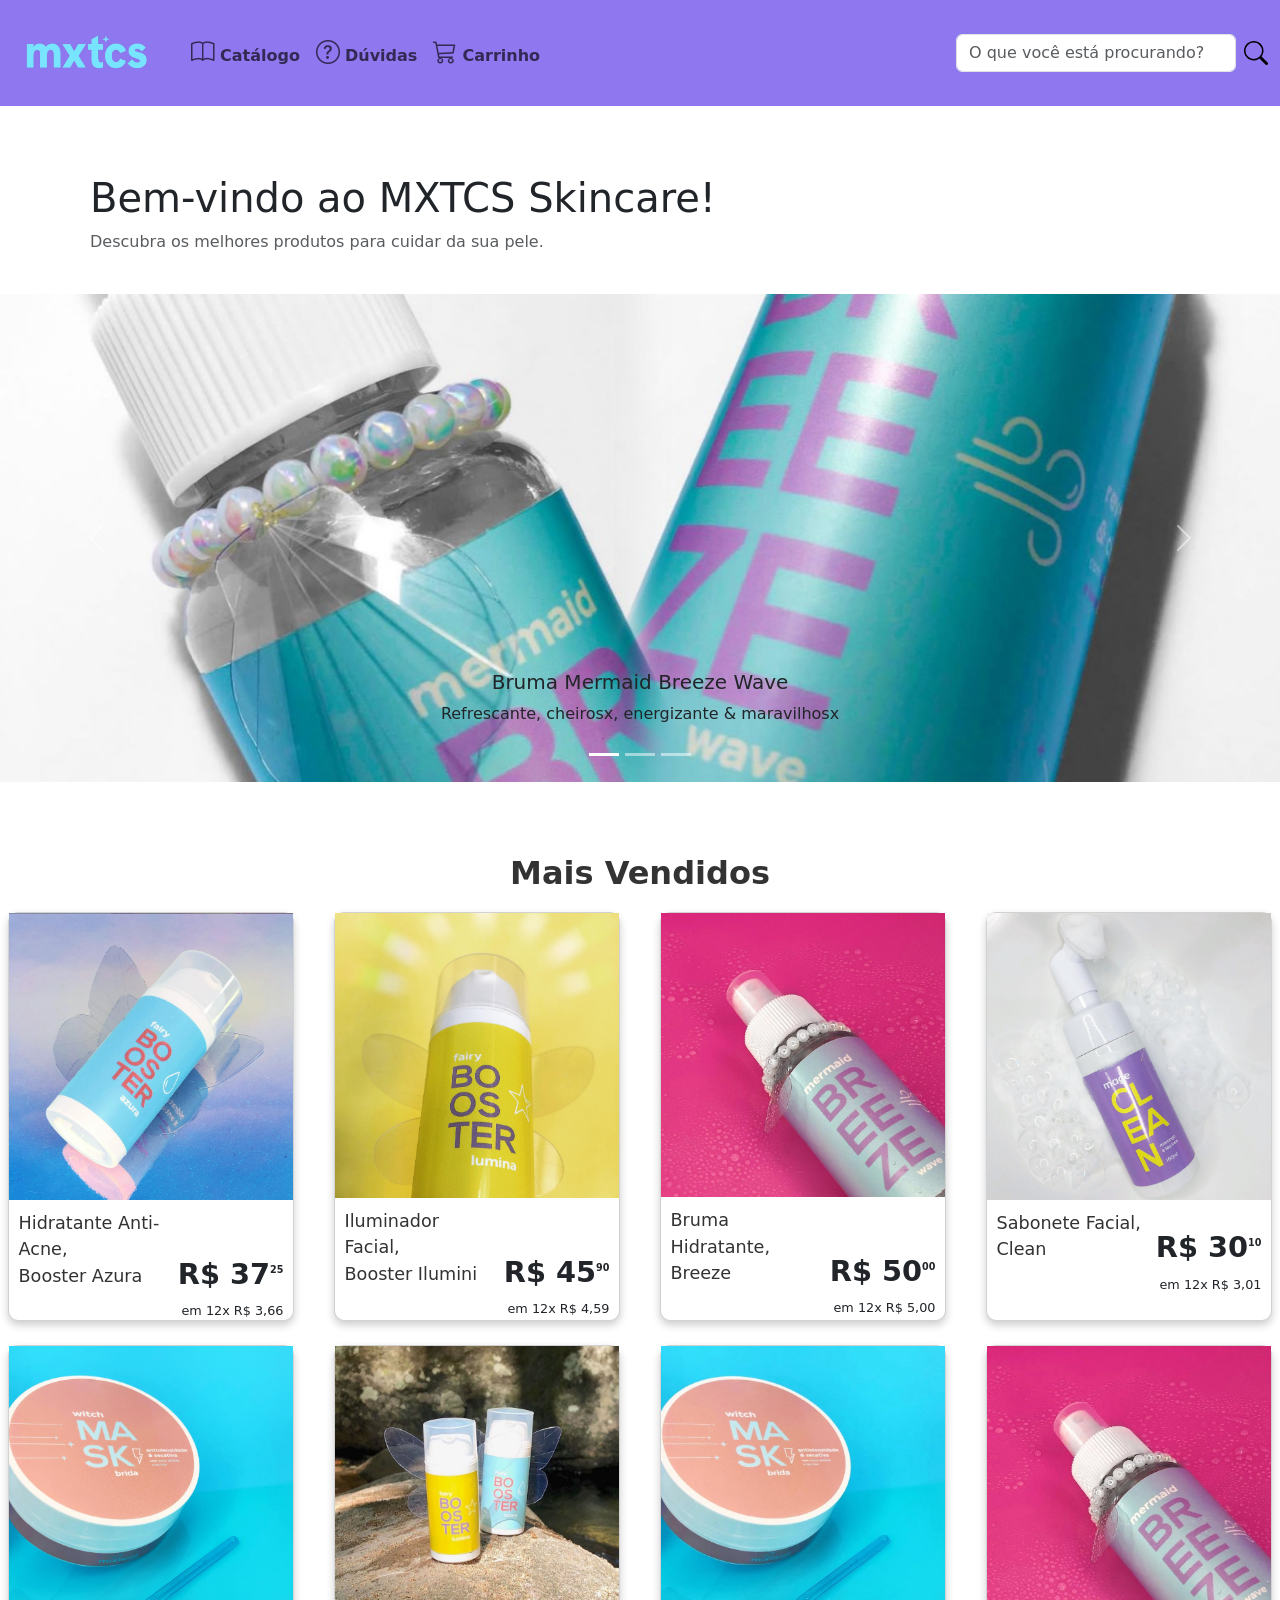
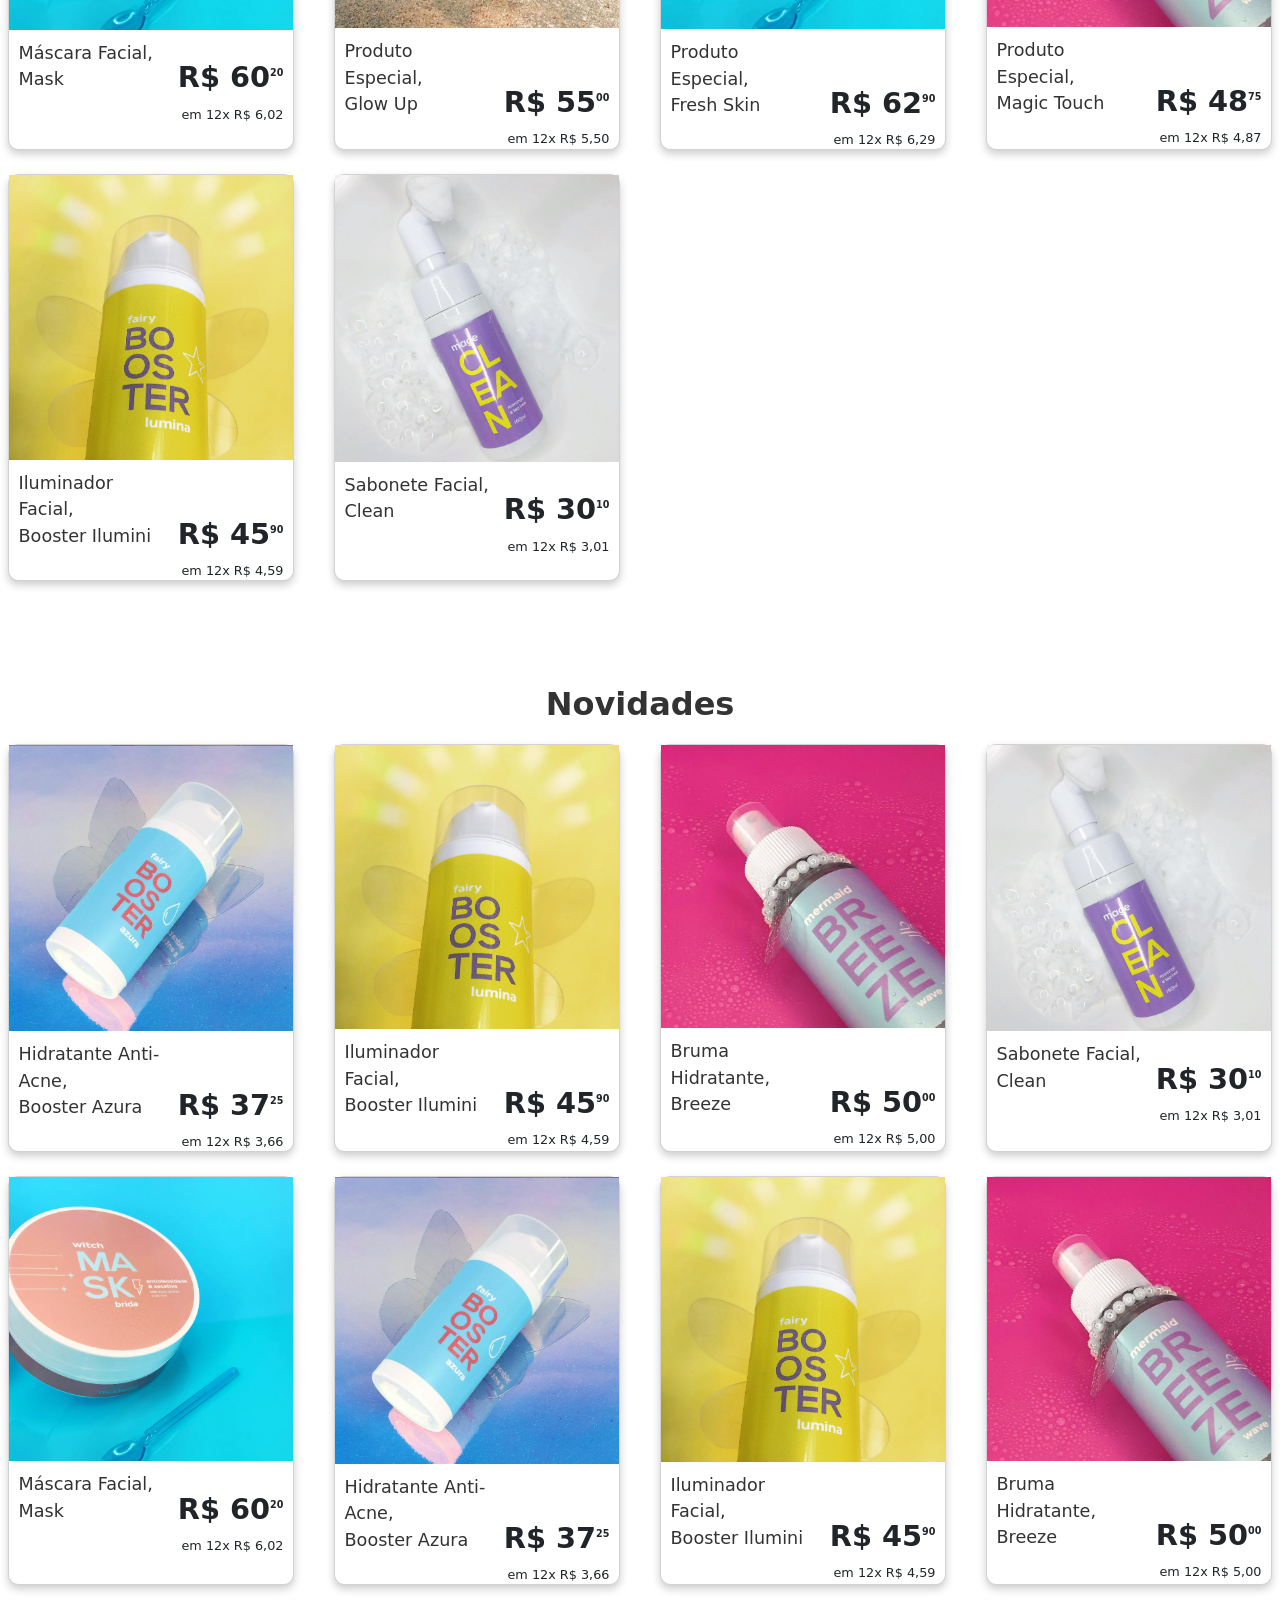
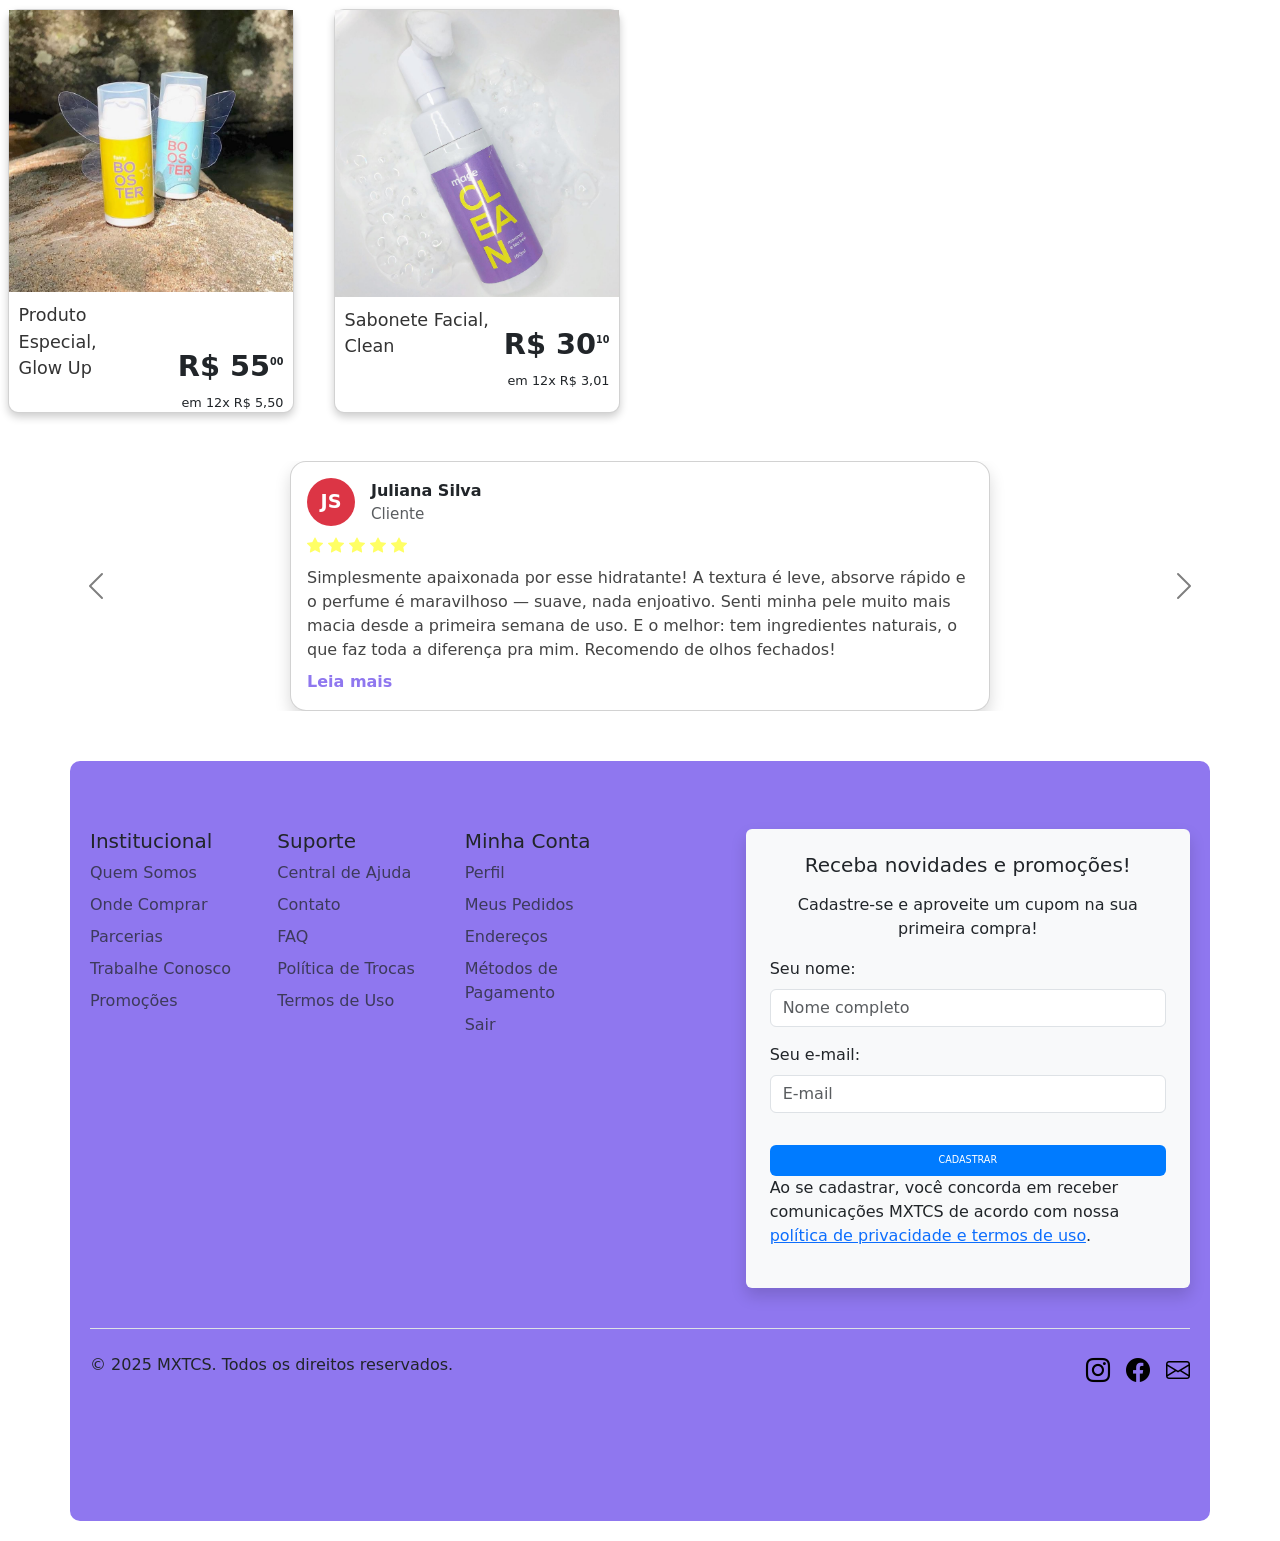
==== commit 141709af: "Atualização bug" ====
--- a/index.html
+++ b/index.html
@@ -293,6 +293,48 @@
                                 <a href="produto.html" class="btn btn-primary">Ver Produto</a>
                             </div>
                         </div>
+                        <div class="card">
+                            <img src="img/boosterilumini.png" alt="Booster Ilumini">
+                            <div class="infoProduto">
+                                <div class="descricaoProduto">
+                                    <p>Iluminador Facial, <br>Booster Ilumini</p>
+                                </div>
+                                <div class="preco-container">
+                                    <div class="preco">
+                                        R$ 45<span class="centavos">90</span>
+                                    </div>
+                                    <div class="parcelamento">
+                                        em 12x R$ 4,59
+                                    </div>
+                                </div>
+                            </div>
+                            <div class="info">
+                                <h2>Booster Ilumini</h2>
+                                <p>O Booster Ilumini proporciona um brilho radiante e saudável para a sua pele.</p>
+                                <a href="produto.html" class="btn btn-primary">Ver Produto</a>
+                            </div>
+                        </div>
+                        <div class="card">
+                            <img src="img/clean.png" alt="Clean">
+                            <div class="infoProduto">
+                                <div class="descricaoProduto">
+                                    <p>Sabonete Facial, <br>Clean</p>
+                                </div>
+                                <div class="preco-container">
+                                    <div class="preco">
+                                        R$ 30<span class="centavos">10</span>
+                                    </div>
+                                    <div class="parcelamento">
+                                        em 12x R$ 3,01
+                                    </div>
+                                </div>
+                            </div>
+                            <div class="info">
+                                <h2>Clean</h2>
+                                <p>O Sabonete Clean limpa profundamente e é ideal para todos os tipos de pele.</p>
+                                <a href="produto.html" class="btn btn-primary">Ver Produto</a>
+                            </div>
+                        </div>
                     </div>
                 </div>
             </div>
@@ -474,7 +516,48 @@
                             <a href="produto.html" class="btn btn-primary">Ver Produto</a>
                         </div>
                     </div>
-
+                    <div class="card">
+                        <img src="img/img4.jpg" alt="Produto Especial 1">
+                        <div class="infoProduto">
+                            <div class="descricaoProduto">
+                                <p>Produto Especial, <br>Glow Up</p>
+                            </div>
+                            <div class="preco-container">
+                                <div class="preco">
+                                    R$ 55<span class="centavos">00</span>
+                                </div>
+                                <div class="parcelamento">
+                                    em 12x R$ 5,50
+                                </div>
+                            </div>
+                        </div>
+                        <div class="info">
+                            <h2>Glow Up</h2>
+                            <p>Ilumine sua rotina de cuidados com este produto especial.</p>
+                            <a href="produto.html" class="btn btn-primary">Ver Produto</a>
+                        </div>
+                    </div>
+                    <div class="card">
+                        <img src="img/clean.png" alt="Clean">
+                        <div class="infoProduto">
+                            <div class="descricaoProduto">
+                                <p>Sabonete Facial, <br>Clean</p>
+                            </div>
+                            <div class="preco-container">
+                                <div class="preco">
+                                    R$ 30<span class="centavos">10</span>
+                                </div>
+                                <div class="parcelamento">
+                                    em 12x R$ 3,01
+                                </div>
+                            </div>
+                        </div>
+                        <div class="info">
+                            <h2>Clean</h2>
+                            <p>O Sabonete Clean limpa profundamente e é ideal para todos os tipos de pele.</p>
+                            <a href="produto.html" class="btn btn-primary">Ver Produto</a>
+                        </div>
+                    </div>
                 </div>
         </section>
 
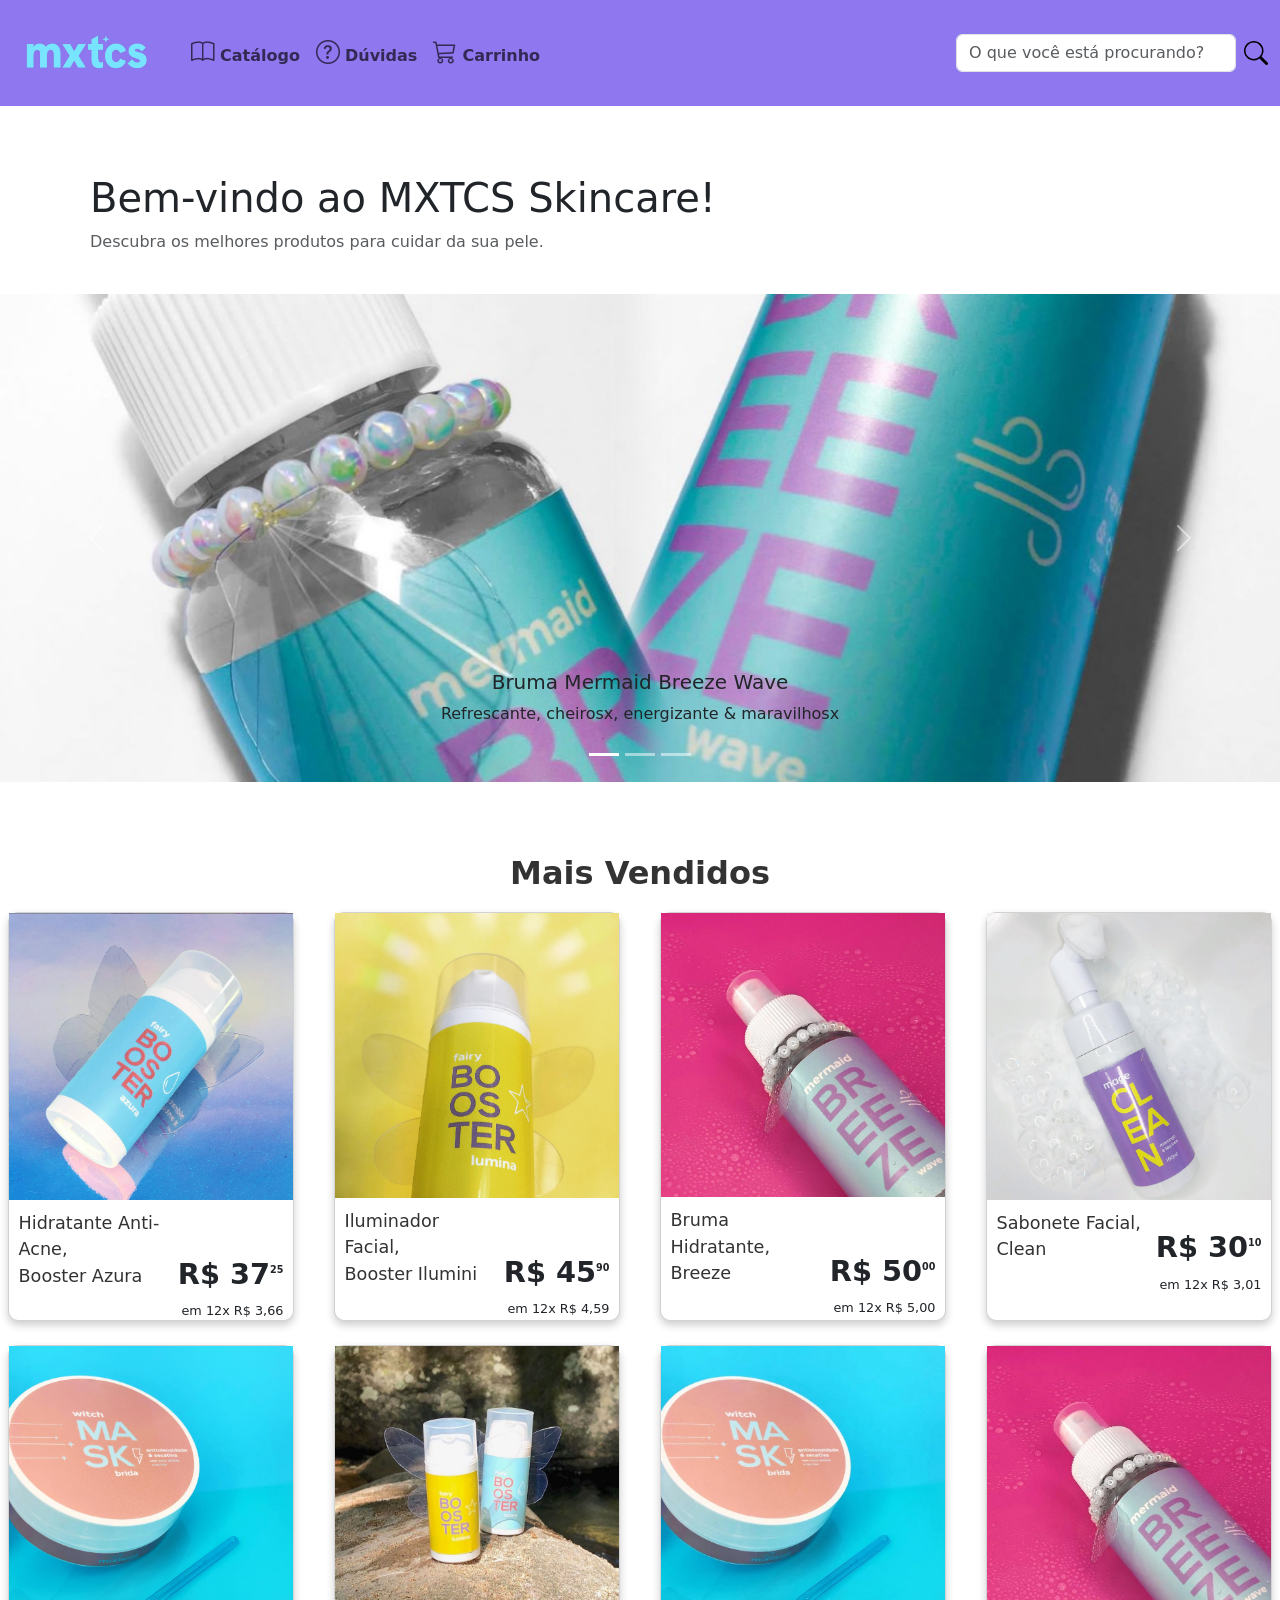
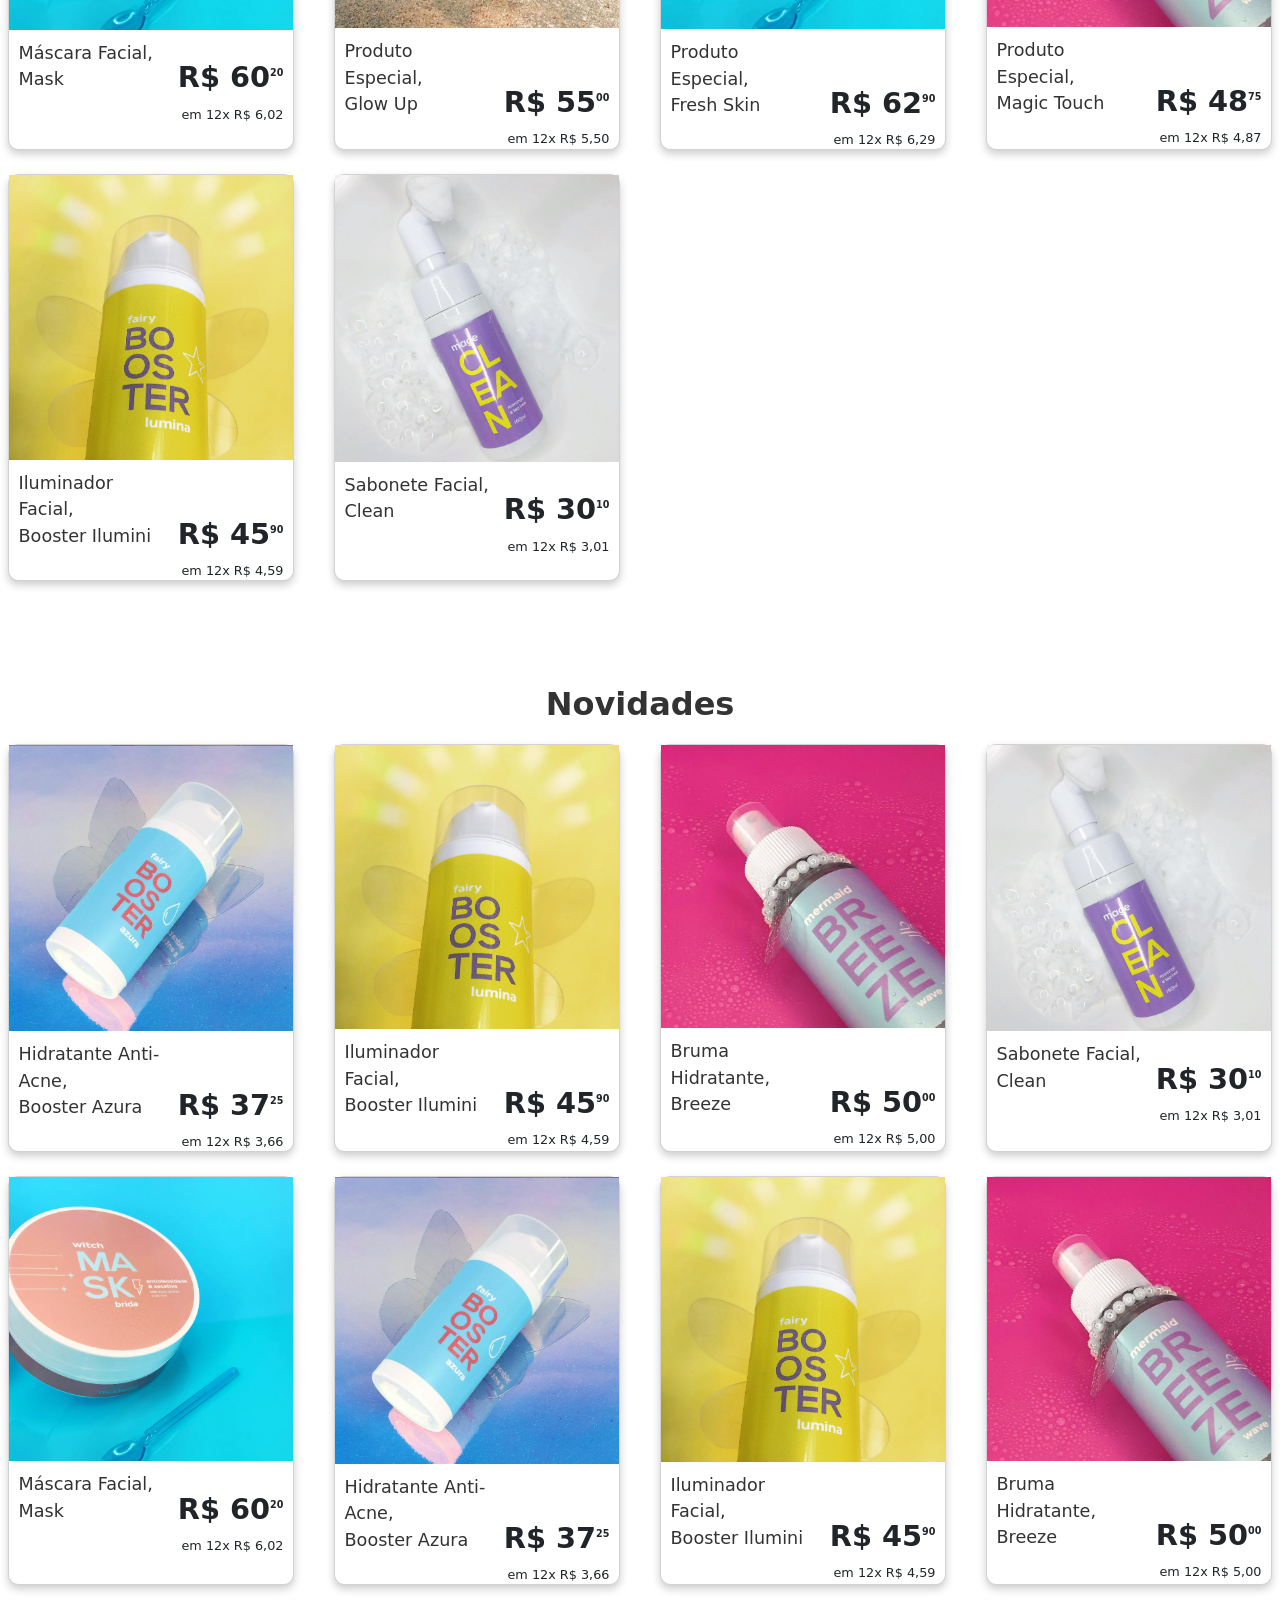
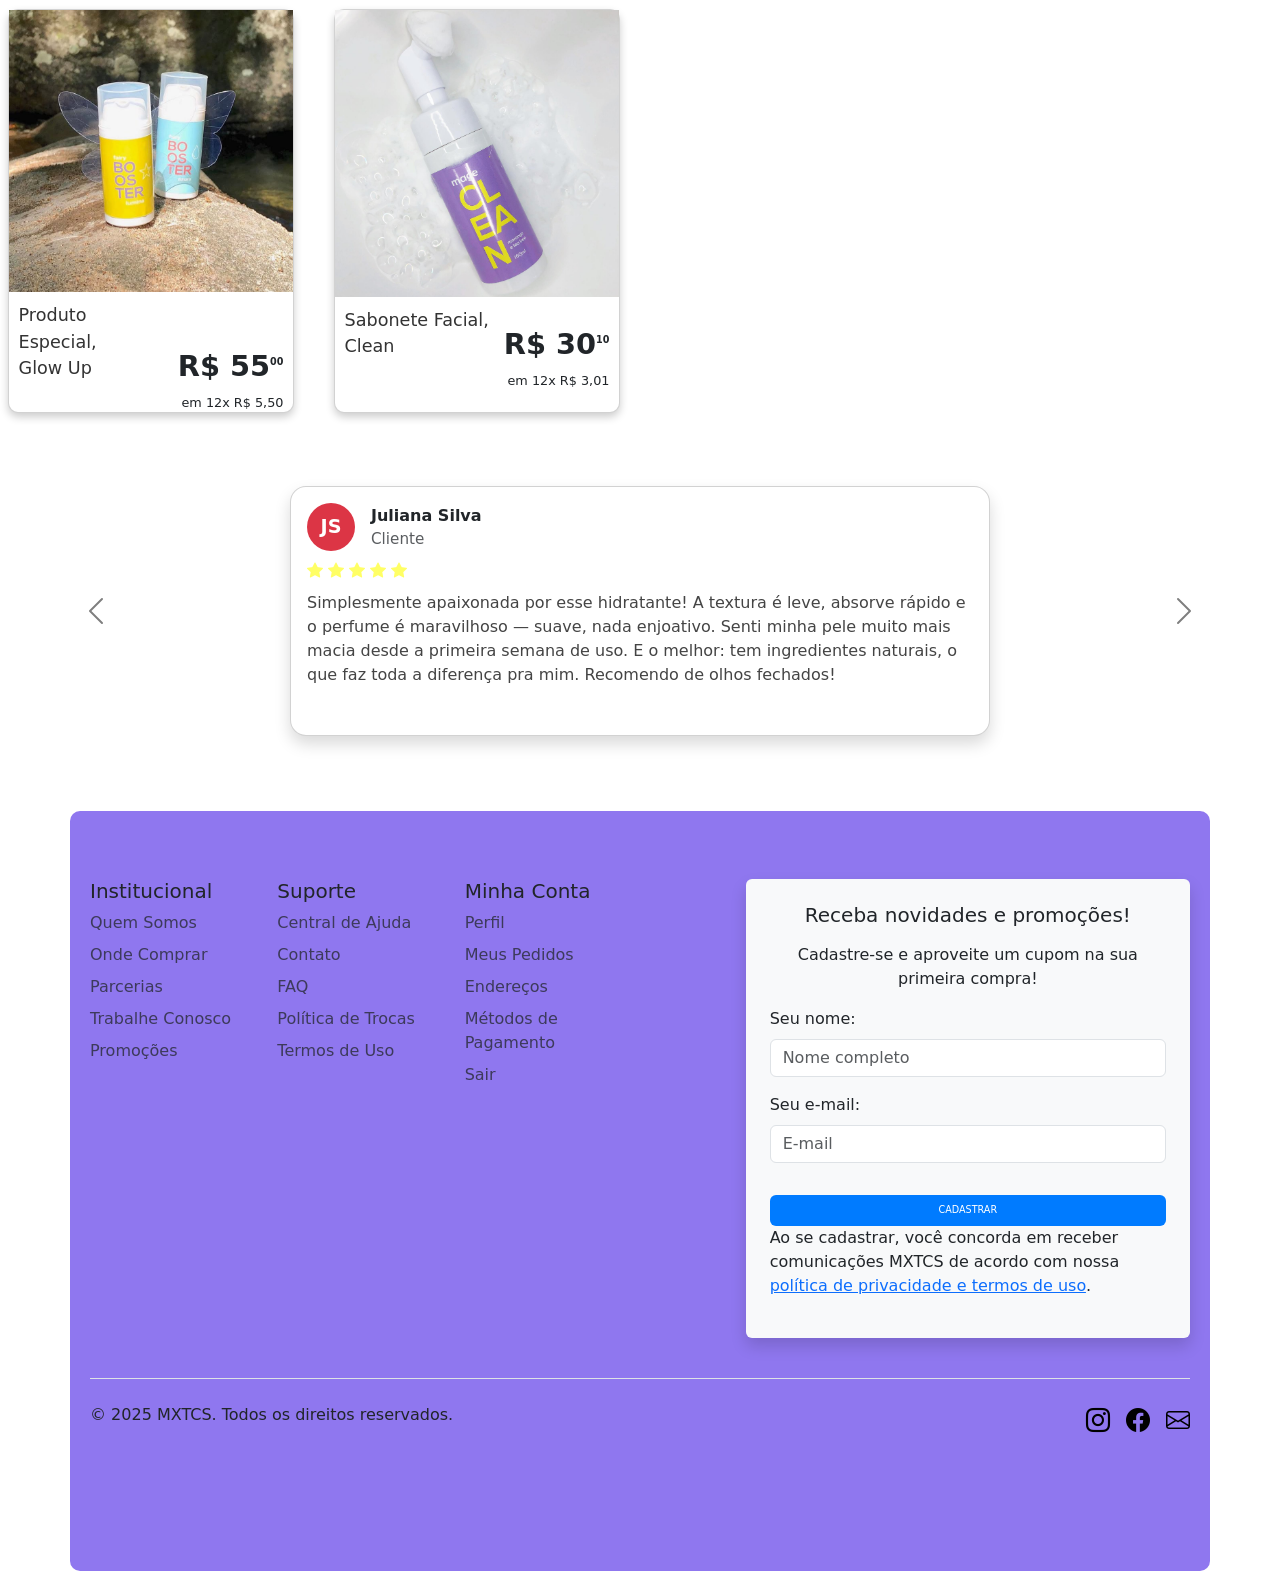
==== commit 26fabd08: "Atualizações finais. Atualizações e correções de pequenos erros sobre responsividade do carrossel de" ====
--- a/index.html
+++ b/index.html
@@ -564,8 +564,7 @@
         <div id="feedbackCardCarousel" class="carousel slide my-5" data-bs-ride="carousel">
             <div class="carousel-inner">
                 <div class="carousel-item active">
-                    <div class="card shadow mx-auto"
-                        style="max-width: 700px; min-width: 700px; height: 250px; border-radius: 16px; display: flex; align-items: center;">
+                    <div class="card shadow mx-auto feedback-card">
                         <div class="card-body">
                             <div class="d-flex align-items-center mb-2">
                                 <div class="rounded-circle bg-danger text-white d-flex align-items-center justify-content-center me-3"
@@ -590,13 +589,11 @@
                                 primeira semana de uso. E o melhor: tem ingredientes naturais, o que faz toda a
                                 diferença pra mim. Recomendo de olhos fechados!
                             </p>
-                            <a href="#" class="fw-bold" style="color: #8f77ef; text-decoration: none;">Leia mais</a>
                         </div>
                     </div>
                 </div>
                 <div class="carousel-item">
-                    <div class="card shadow mx-auto"
-                        style="max-width: 700px; min-width: 700px; height: 250px; border-radius: 16px; display: flex; align-items: center;">
+                    <div class="card shadow mx-auto feedback-card">
                         <div class="card-body">
                             <div class="d-flex align-items-center mb-2">
                                 <div class="rounded-circle bg-primary text-white d-flex align-items-center justify-content-center me-3"
@@ -620,13 +617,11 @@
                                 porque achei que o produto acabava muito rápido. Fora isso, excelente qualidade e
                                 apresentação linda, dá até pra presentear.
                             </p>
-                            <a href="#" class="fw-bold" style="color: #8f77ef; text-decoration: none;">Leia mais</a>
                         </div>
                     </div>
                 </div>
                 <div class="carousel-item">
-                    <div class="card shadow mx-auto"
-                        style="max-width: 700px; min-width: 700px; height: 250px; border-radius: 16px; display: flex; align-items: center;">
+                    <div class="card shadow mx-auto feedback-card">
                         <div class="card-body">
                             <div class="d-flex align-items-center mb-2">
                                 <div class="rounded-circle bg-success text-white d-flex align-items-center justify-content-center me-3"
@@ -651,13 +646,11 @@
                                 oleosa e tem um cheiro bem tranquilo. Agora virou meu produto favorito de cuidados com o
                                 rosto.
                             </p>
-                            <a href="#" class="fw-bold" style="color: #8f77ef; text-decoration: none;">Leia mais</a>
                         </div>
                     </div>
                 </div>
                 <div class="carousel-item">
-                    <div class="card shadow mx-auto"
-                        style="max-width: 700px; min-width: 700px; height: 250px; border-radius: 16px; display: flex; align-items: center;">
+                    <div class="card shadow mx-auto feedback-card">
                         <div class="card-body">
                             <div class="d-flex align-items-center mb-2">
                                 <div class="rounded-circle bg-warning text-white d-flex align-items-center justify-content-center me-3"
@@ -682,7 +675,6 @@
                                 pra levar na bolsa. Os produtos realmente fazem diferença na minha rotina. Adorei o
                                 resultado!
                             </p>
-                            <a href="#" class="fw-bold" style="color: #8f77ef; text-decoration: none;">Leia mais</a>
                         </div>
                     </div>
                 </div>
--- a/css/style.css
+++ b/css/style.css
@@ -175,6 +175,62 @@
   }
 }
 
+/* Responsividade para o feedbackCardCarousel */
+@media (max-width: 768px) {
+  #feedbackCardCarousel .card {
+    max-width: 100%;
+    min-width: 0;
+    width: 100%;
+    height: auto;
+    padding: 0 10px;
+    margin: 25px;
+  }
+}
+@media (max-width: 480px) {
+  #feedbackCardCarousel .card {
+    padding: 0 2px;
+    margin: 25px;
+  }
+  #feedbackCardCarousel .card-body {
+    padding: 1rem;
+    margin: 25px;
+  }
+}
+
+.feedback-card {
+  width: 100%;
+  max-width: 700px;
+  min-width: 0;
+  height: 250px;
+  border-radius: 16px;
+  display: flex;
+  align-items: center;
+  margin: 25px;
+}
+
+@media (max-width: 900px) {
+  .feedback-card {
+    max-width: 95vw;
+    height: auto;
+    min-width: 0;
+    margin: 25px;
+  }
+}
+
+@media (max-width: 600px) {
+  .feedback-card {
+    max-width: 100vw;
+    height: auto;
+    border-radius: 10px;
+    padding: 0 4px;
+    margin: 25px;
+  }
+  .feedback-card .card-body {
+    padding: 1rem;
+    margin: 25px;
+  }
+}
+
 /* CSS da página Carrinho */
 
 :root {
